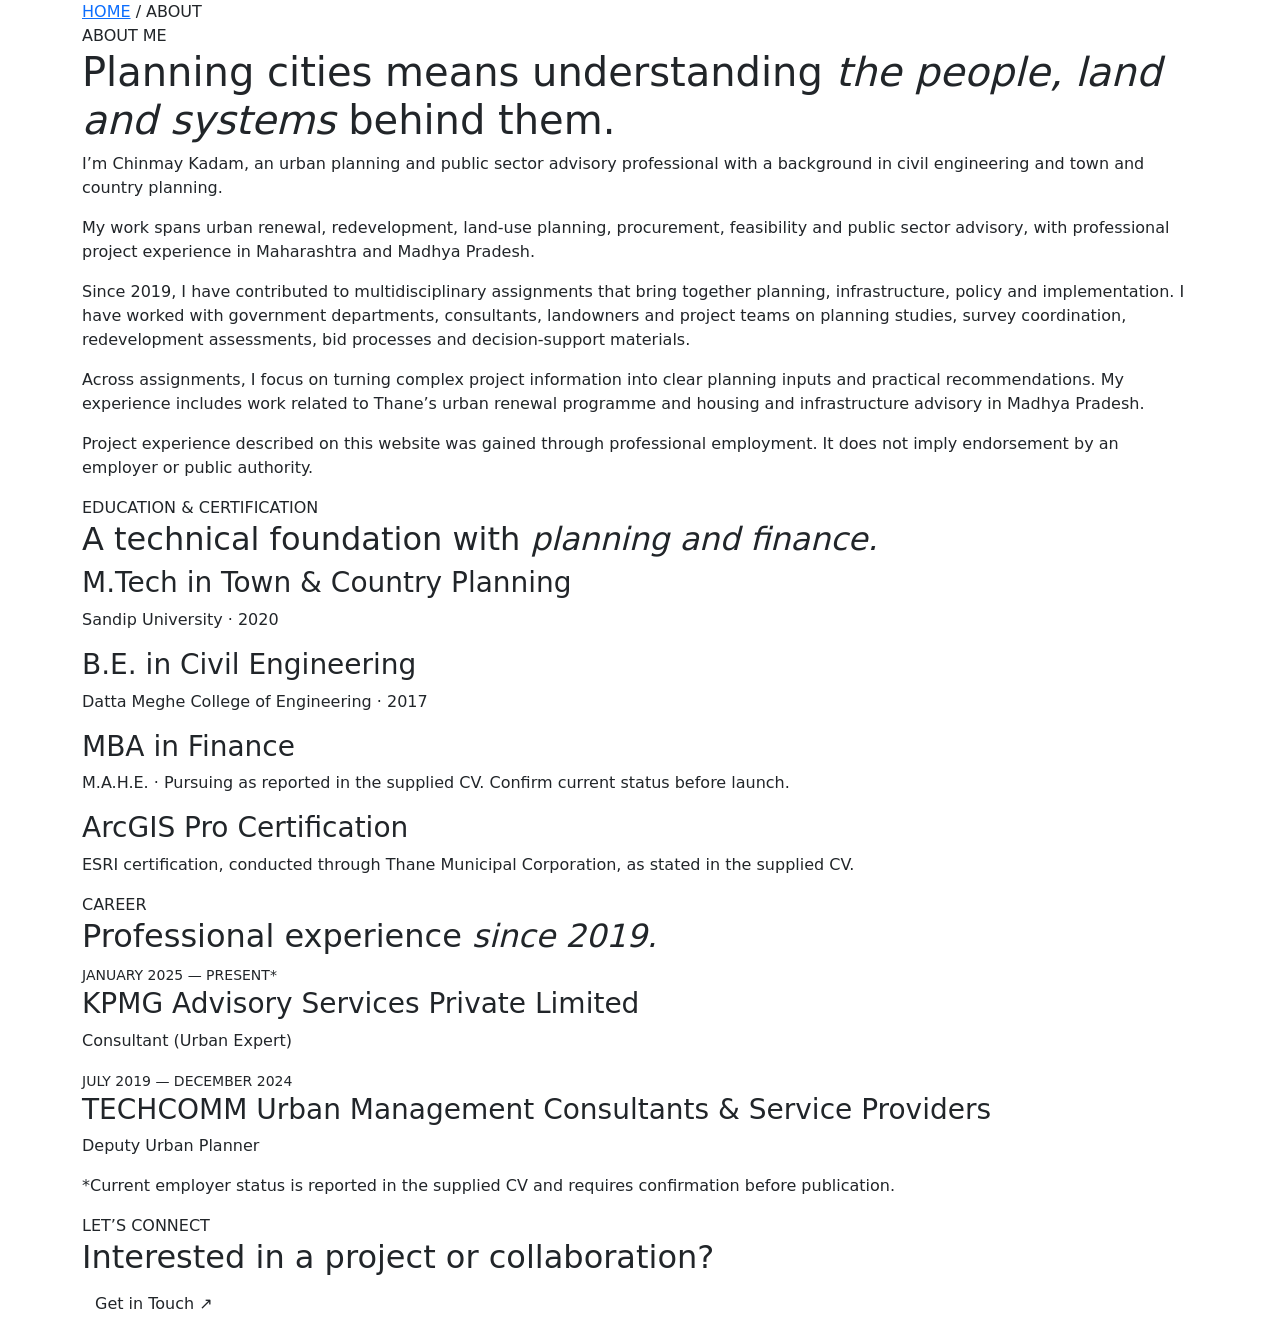
==== about.html @ 2afbb066 "Add files via upload" ====
<!doctype html><html lang="en"><head><meta charset="utf-8"><meta name="viewport" content="width=device-width,initial-scale=1"><title>About Chinmay Kadam | Urban Planning Professional</title><meta name="description" content="Learn about Chinmay Kadam’s background in civil engineering, town planning and public sector advisory."><link rel="preconnect" href="https://fonts.googleapis.com"><link rel="preconnect" href="https://fonts.gstatic.com" crossorigin><link href="https://fonts.googleapis.com/css2?family=DM+Sans:wght@400;500;600;700&family=Manrope:wght@400;500;600;700;800&display=swap" rel="stylesheet"><link href="https://cdn.jsdelivr.net/npm/bootstrap@5.3.3/dist/css/bootstrap.min.css" rel="stylesheet"><link rel="stylesheet" href="assets/css/site.css"></head><body><div data-header></div><main id="main"><section class="page-hero"><div class="container"><div class="breadcrumbs"><a href="index.html">HOME</a> / ABOUT</div><div class="section-kicker">ABOUT ME</div><h1>Planning cities means understanding <em>the people, land and systems</em> behind them.</h1><p>I’m Chinmay Kadam, an urban planning and public sector advisory professional with a background in civil engineering and town and country planning.</p></div></section><section class="content-section"><div class="container"><div class="content-narrow"><p class="lead-copy">My work spans urban renewal, redevelopment, land-use planning, procurement, feasibility and public sector advisory, with professional project experience in Maharashtra and Madhya Pradesh.</p><p class="body-copy">Since 2019, I have contributed to multidisciplinary assignments that bring together planning, infrastructure, policy and implementation. I have worked with government departments, consultants, landowners and project teams on planning studies, survey coordination, redevelopment assessments, bid processes and decision-support materials.</p><p class="body-copy">Across assignments, I focus on turning complex project information into clear planning inputs and practical recommendations. My experience includes work related to Thane’s urban renewal programme and housing and infrastructure advisory in Madhya Pradesh.</p><p class="fine-print">Project experience described on this website was gained through professional employment. It does not imply endorsement by an employer or public authority.</p></div></div></section><section class="soft-bg content-section" id="education"><div class="container"><div class="section-head"><div><div class="section-kicker">EDUCATION &amp; CERTIFICATION</div><h2>A technical foundation with <em>planning and finance.</em></h2></div></div><div class="info-grid"><article class="info-card"><h3>M.Tech in Town &amp; Country Planning</h3><p>Sandip University · 2020</p></article><article class="info-card"><h3>B.E. in Civil Engineering</h3><p>Datta Meghe College of Engineering · 2017</p></article><article class="info-card"><h3>MBA in Finance</h3><p>M.A.H.E. · Pursuing as reported in the supplied CV. Confirm current status before launch.</p></article><article class="info-card"><h3>ArcGIS Pro Certification</h3><p>ESRI certification, conducted through Thane Municipal Corporation, as stated in the supplied CV.</p></article></div></div></section><section class="content-section"><div class="container"><div class="section-head"><div><div class="section-kicker">CAREER</div><h2>Professional experience <em>since 2019.</em></h2></div></div><div class="timeline"><article class="timeline-item"><small>JANUARY 2025 — PRESENT*</small><h3>KPMG Advisory Services Private Limited</h3><p>Consultant (Urban Expert)</p></article><article class="timeline-item"><small>JULY 2019 — DECEMBER 2024</small><h3>TECHCOMM Urban Management Consultants &amp; Service Providers</h3><p>Deputy Urban Planner</p></article></div><p class="fine-print">*Current employer status is reported in the supplied CV and requires confirmation before publication.</p></div></section><section class="closing-cta"><div class="container cta-inner"><div><div class="section-kicker">LET’S CONNECT</div><h2>Interested in a project or collaboration?</h2></div><a class="btn btn-light-custom" href="contact.html">Get in Touch ↗</a></div></section></main><div data-footer></div><script src="assets/js/site.js" defer></script></body></html>
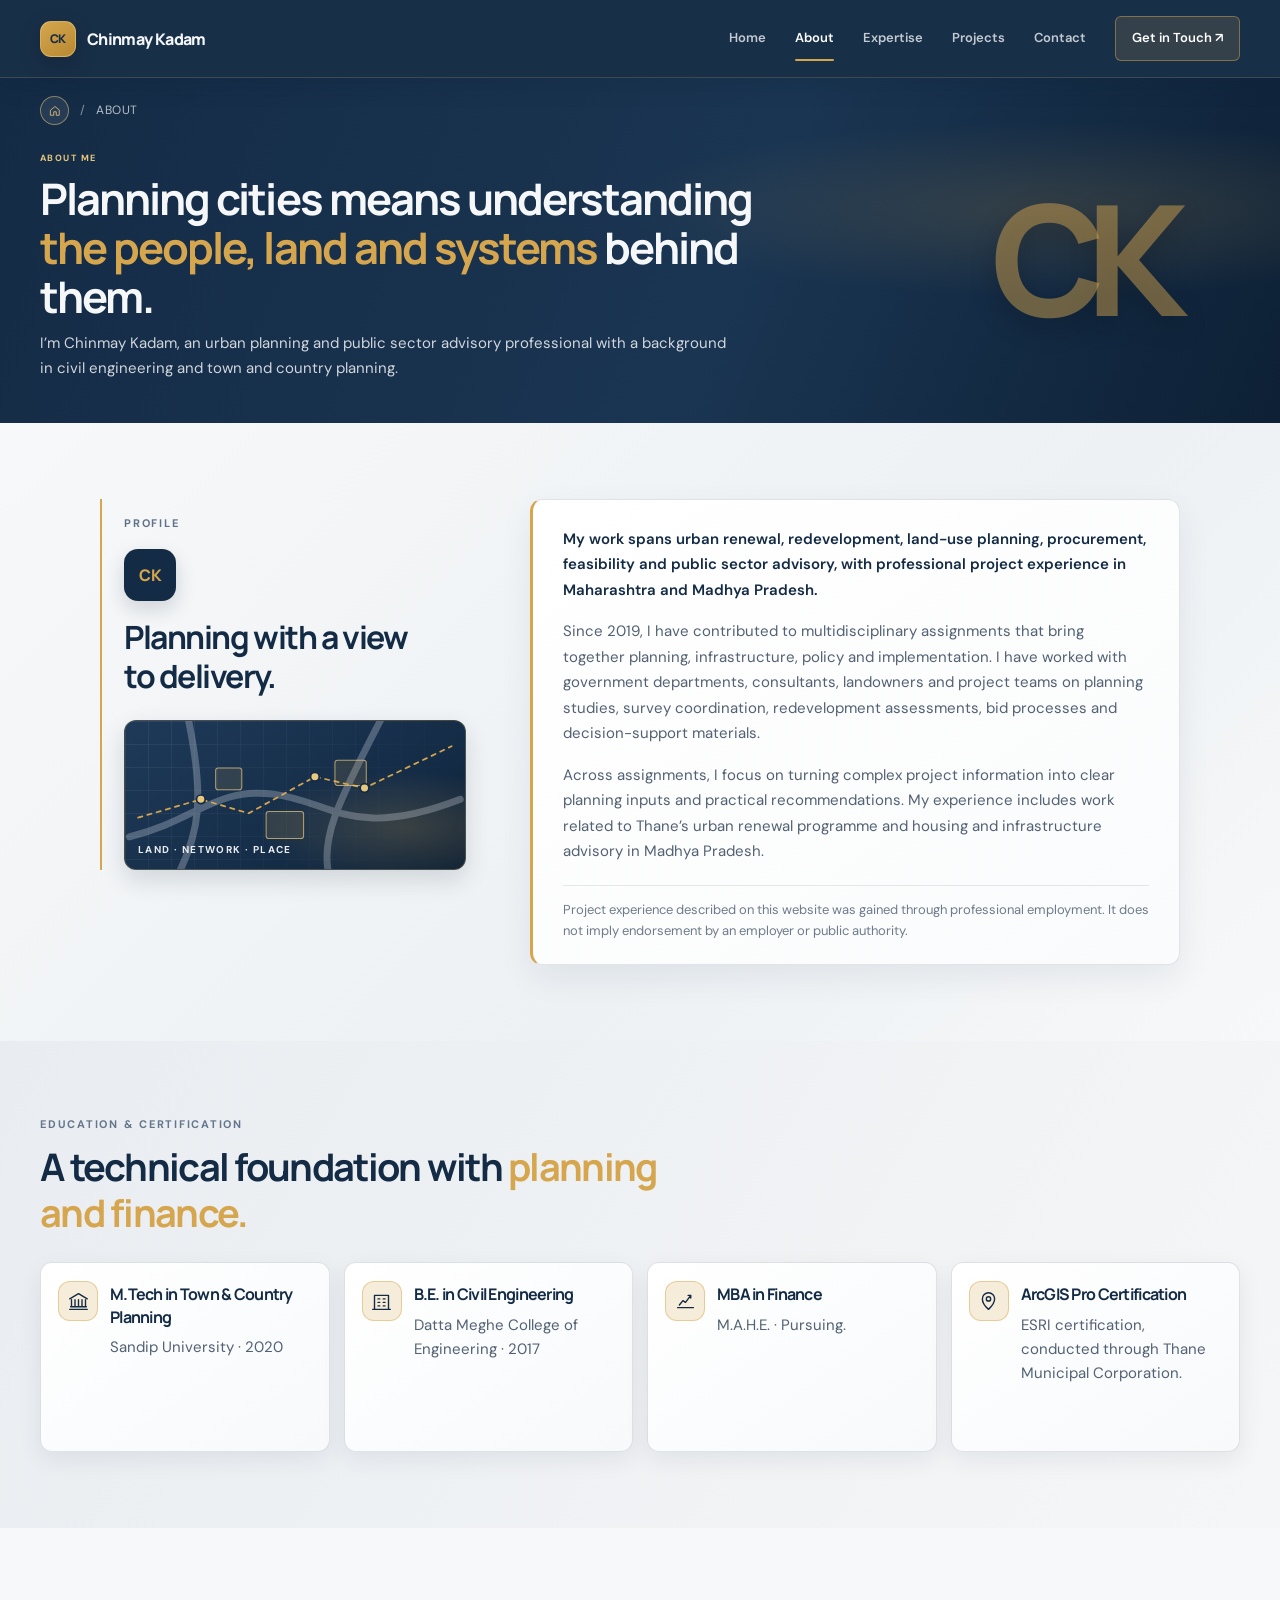
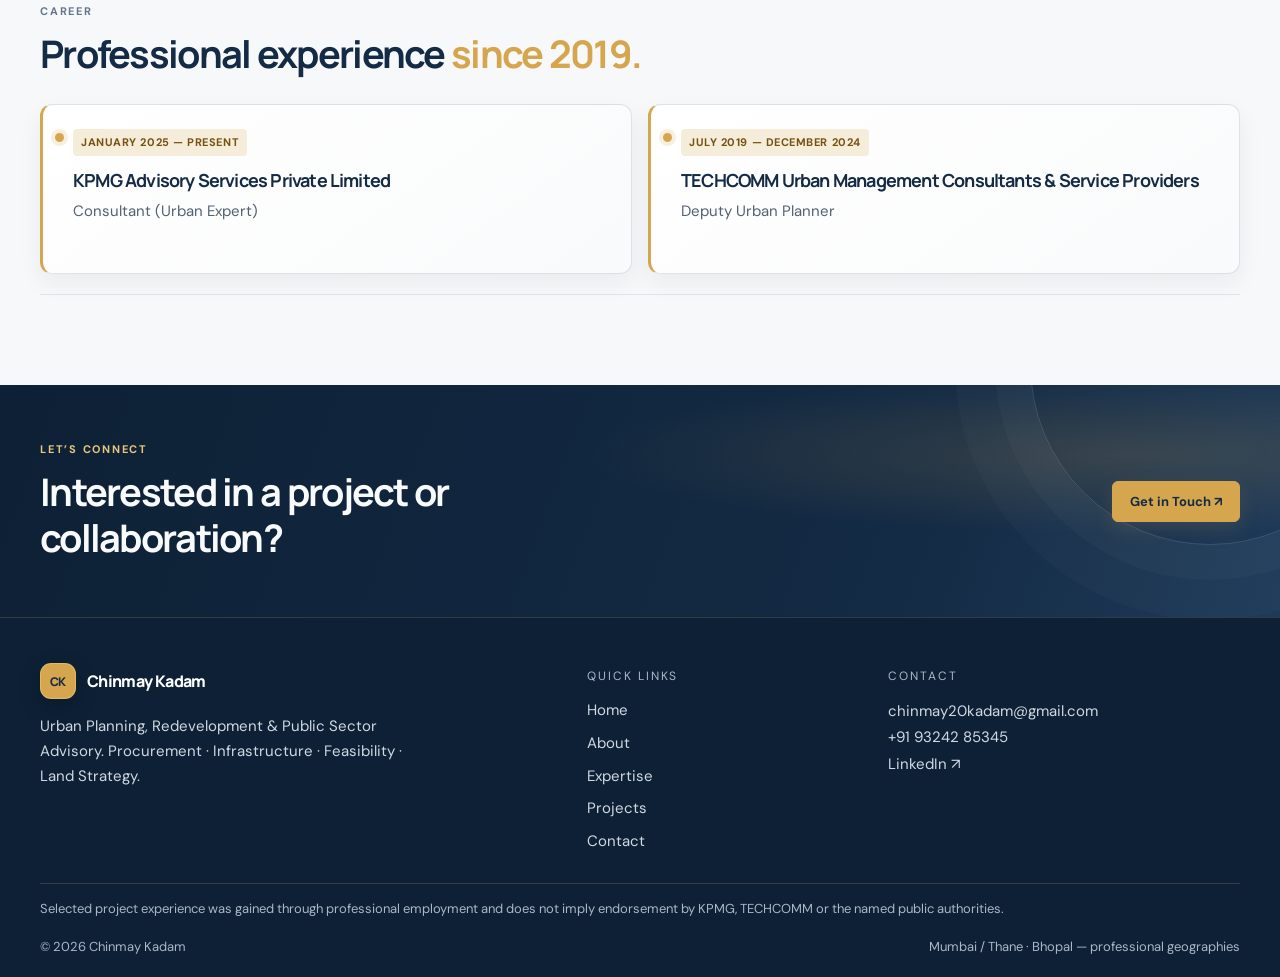
==== commit 82694bb9: "second commit" ====
--- a/about.html
+++ b/about.html
@@ -1 +1 @@
-<!doctype html><html lang="en"><head><meta charset="utf-8"><meta name="viewport" content="width=device-width,initial-scale=1"><title>About Chinmay Kadam | Urban Planning Professional</title><meta name="description" content="Learn about Chinmay Kadam’s background in civil engineering, town planning and public sector advisory."><link rel="preconnect" href="https://fonts.googleapis.com"><link rel="preconnect" href="https://fonts.gstatic.com" crossorigin><link href="https://fonts.googleapis.com/css2?family=DM+Sans:wght@400;500;600;700&family=Manrope:wght@400;500;600;700;800&display=swap" rel="stylesheet"><link href="https://cdn.jsdelivr.net/npm/bootstrap@5.3.3/dist/css/bootstrap.min.css" rel="stylesheet"><link rel="stylesheet" href="assets/css/site.css"></head><body><div data-header></div><main id="main"><section class="page-hero"><div class="container"><div class="breadcrumbs"><a href="index.html">HOME</a> / ABOUT</div><div class="section-kicker">ABOUT ME</div><h1>Planning cities means understanding <em>the people, land and systems</em> behind them.</h1><p>I’m Chinmay Kadam, an urban planning and public sector advisory professional with a background in civil engineering and town and country planning.</p></div></section><section class="content-section"><div class="container"><div class="content-narrow"><p class="lead-copy">My work spans urban renewal, redevelopment, land-use planning, procurement, feasibility and public sector advisory, with professional project experience in Maharashtra and Madhya Pradesh.</p><p class="body-copy">Since 2019, I have contributed to multidisciplinary assignments that bring together planning, infrastructure, policy and implementation. I have worked with government departments, consultants, landowners and project teams on planning studies, survey coordination, redevelopment assessments, bid processes and decision-support materials.</p><p class="body-copy">Across assignments, I focus on turning complex project information into clear planning inputs and practical recommendations. My experience includes work related to Thane’s urban renewal programme and housing and infrastructure advisory in Madhya Pradesh.</p><p class="fine-print">Project experience described on this website was gained through professional employment. It does not imply endorsement by an employer or public authority.</p></div></div></section><section class="soft-bg content-section" id="education"><div class="container"><div class="section-head"><div><div class="section-kicker">EDUCATION &amp; CERTIFICATION</div><h2>A technical foundation with <em>planning and finance.</em></h2></div></div><div class="info-grid"><article class="info-card"><h3>M.Tech in Town &amp; Country Planning</h3><p>Sandip University · 2020</p></article><article class="info-card"><h3>B.E. in Civil Engineering</h3><p>Datta Meghe College of Engineering · 2017</p></article><article class="info-card"><h3>MBA in Finance</h3><p>M.A.H.E. · Pursuing as reported in the supplied CV. Confirm current status before launch.</p></article><article class="info-card"><h3>ArcGIS Pro Certification</h3><p>ESRI certification, conducted through Thane Municipal Corporation, as stated in the supplied CV.</p></article></div></div></section><section class="content-section"><div class="container"><div class="section-head"><div><div class="section-kicker">CAREER</div><h2>Professional experience <em>since 2019.</em></h2></div></div><div class="timeline"><article class="timeline-item"><small>JANUARY 2025 — PRESENT*</small><h3>KPMG Advisory Services Private Limited</h3><p>Consultant (Urban Expert)</p></article><article class="timeline-item"><small>JULY 2019 — DECEMBER 2024</small><h3>TECHCOMM Urban Management Consultants &amp; Service Providers</h3><p>Deputy Urban Planner</p></article></div><p class="fine-print">*Current employer status is reported in the supplied CV and requires confirmation before publication.</p></div></section><section class="closing-cta"><div class="container cta-inner"><div><div class="section-kicker">LET’S CONNECT</div><h2>Interested in a project or collaboration?</h2></div><a class="btn btn-light-custom" href="contact.html">Get in Touch ↗</a></div></section></main><div data-footer></div><script src="assets/js/site.js" defer></script></body></html>
+<!doctype html><html lang="en"><head><meta charset="utf-8"><meta name="viewport" content="width=device-width,initial-scale=1"><title>About Chinmay Kadam | Urban Planning Professional</title><meta name="description" content="Learn about Chinmay Kadam’s background in civil engineering, town planning and public sector advisory."><link rel="preconnect" href="https://fonts.googleapis.com"><link rel="preconnect" href="https://fonts.gstatic.com" crossorigin><link href="https://fonts.googleapis.com/css2?family=DM+Sans:wght@400;500;600;700&family=Manrope:wght@400;500;600;700;800&display=swap" rel="stylesheet"><link href="https://cdn.jsdelivr.net/npm/bootstrap@5.3.3/dist/css/bootstrap.min.css" rel="stylesheet"><link rel="stylesheet" href="assets/css/site.css"></head><body class="about-page"><div data-header></div><main id="main"><section class="page-hero"><div class="container"><div class="breadcrumbs"><a href="index.html">HOME</a> / ABOUT</div><div class="section-kicker">ABOUT ME</div><h1>Planning cities means understanding <em>the people, land and systems</em> behind them.</h1><p>I’m Chinmay Kadam, an urban planning and public sector advisory professional with a background in civil engineering and town and country planning.</p></div></section><section class="content-section about-intro"><div class="container"><div class="about-story-grid"><div class="about-story-aside"><div class="section-kicker">PROFILE</div><span class="about-profile-mark" aria-hidden="true">CK</span><h2>Planning with a view to delivery.</h2><div class="about-planning-visual" aria-hidden="true"><svg viewBox="0 0 360 170" role="presentation"><path class="map-road" d="M-10 133C65 115 88 76 155 84s91 54 215 6M44 180c27-52 32-92 14-180M220 180c-12-42 8-84 58-180"/><path class="map-route" d="M0 111 72 90l55 16 76-42 57 13 100-48"/><rect x="89" y="54" width="30" height="25" rx="3"/><rect x="147" y="104" width="43" height="31" rx="3"/><rect x="226" y="45" width="36" height="29" rx="3"/><circle cx="72" cy="90" r="5"/><circle cx="203" cy="64" r="5"/><circle cx="260" cy="77" r="5"/></svg><span class="planning-visual-label">LAND · NETWORK · PLACE</span></div></div><div class="about-story-copy"><p class="lead-copy">My work spans urban renewal, redevelopment, land-use planning, procurement, feasibility and public sector advisory, with professional project experience in Maharashtra and Madhya Pradesh.</p><p class="body-copy">Since 2019, I have contributed to multidisciplinary assignments that bring together planning, infrastructure, policy and implementation. I have worked with government departments, consultants, landowners and project teams on planning studies, survey coordination, redevelopment assessments, bid processes and decision-support materials.</p><p class="body-copy">Across assignments, I focus on turning complex project information into clear planning inputs and practical recommendations. My experience includes work related to Thane’s urban renewal programme and housing and infrastructure advisory in Madhya Pradesh.</p><p class="fine-print">Project experience described on this website was gained through professional employment. It does not imply endorsement by an employer or public authority.</p></div></div></section><section class="soft-bg content-section about-education" id="education"><div class="container"><div class="section-head"><div><div class="section-kicker">EDUCATION &amp; CERTIFICATION</div><h2>A technical foundation with <em>planning and finance.</em></h2></div></div><div class="info-grid"><article class="info-card about-info-card"><span class="about-info-icon" aria-hidden="true"><svg viewBox="0 0 24 24"><path d="m2 9 10-6 10 6M4 10v8m4-8v8m4-8v8m4-8v8m4-8v8M2 21h20M3 18h18"/></svg></span><h3>M.Tech in Town &amp; Country Planning</h3><p>Sandip University · 2020</p></article><article class="info-card about-info-card"><span class="about-info-icon" aria-hidden="true"><svg viewBox="0 0 24 24"><path d="M4 21V5h16v16M8 9h2m4 0h2M8 13h2m4 0h2M8 17h2m4 0h2M2 21h20"/></svg></span><h3>B.E. in Civil Engineering</h3><p>Datta Meghe College of Engineering · 2017</p></article><article class="info-card about-info-card"><span class="about-info-icon" aria-hidden="true"><svg viewBox="0 0 24 24"><path d="M3 19h18M5 16l4-5 3 2 6-8M15 5h3v3"/></svg></span><h3>MBA in Finance</h3><p>M.A.H.E. · Pursuing.</p></article><article class="info-card about-info-card"><span class="about-info-icon" aria-hidden="true"><svg viewBox="0 0 24 24"><path d="M12 21s7-6.2 7-12a7 7 0 1 0-14 0c0 5.8 7 12 7 12Z"/><circle cx="12" cy="9" r="2.5"/></svg></span><h3>ArcGIS Pro Certification</h3><p>ESRI certification, conducted through Thane Municipal Corporation.</p></article></div></div></section><section class="content-section about-career"><div class="container"><div class="section-head"><div><div class="section-kicker">CAREER</div><h2>Professional experience <em>since 2019.</em></h2></div></div><div class="timeline"><article class="timeline-item"><small>JANUARY 2025 — PRESENT</small><h3>KPMG Advisory Services Private Limited</h3><p>Consultant (Urban Expert)</p></article><article class="timeline-item"><small>JULY 2019 — DECEMBER 2024</small><h3>TECHCOMM Urban Management Consultants &amp; Service Providers</h3><p>Deputy Urban Planner</p></article></div><p class="fine-print"></p></div></section><section class="closing-cta about-cta"><div class="container cta-inner"><div><div class="section-kicker">LET’S CONNECT</div><h2>Interested in a project or collaboration?</h2></div><a class="btn btn-light-custom" href="contact.html">Get in Touch ↗</a></div></section></main><div data-footer></div><script src="assets/js/site.js" defer></script></body></html>
--- a/assets/css/site.css
+++ b/assets/css/site.css
@@ -0,0 +1,614 @@
+:root{--bg:#080d19;--bg-soft:#0d1424;--panel:#111a2d;--panel-raised:#15213a;--panel-light:#1a2947;--ink:#eef3ff;--copy:#a4b0c5;--muted:#73819b;--line:rgba(180,198,232,.14);--blue:#6d8cff;--blue-bright:#8ba5ff;--amber:#ffb86b;--heading:'Manrope',sans-serif;--body:'DM Sans',sans-serif;--shadow:0 20px 55px rgba(0,0,0,.28)}
+*{box-sizing:border-box}html{scroll-behavior:smooth;scroll-padding-top:92px}body{margin:0;background:var(--bg);color:var(--copy);font:15px/1.7 var(--body);overflow-x:hidden}a{color:inherit;text-decoration:none;transition:color .2s ease}a:hover{color:var(--blue-bright)}button,input,select,textarea{font:inherit}.container{width:min(1200px,calc(100% - 48px));max-width:1200px;padding:0}.site-header{height:78px;position:sticky;top:0;z-index:50;background:rgba(8,13,25,.82);border-bottom:1px solid var(--line);backdrop-filter:blur(16px)}.nav-shell{height:100%;display:flex;align-items:center;justify-content:space-between}.brand{display:inline-flex;align-items:center;gap:11px;color:var(--ink);font:800 16px var(--heading);letter-spacing:-.04em}.brand:hover{color:#fff}.brand-mark{width:36px;height:36px;display:grid;place-items:center;border:1px solid rgba(139,165,255,.35);border-radius:11px;background:linear-gradient(145deg,#263c78,#111a2d);color:#fff;font-size:12px;box-shadow:0 7px 22px rgba(76,105,200,.22)}.nav-links{display:flex;align-items:center;gap:29px}.nav-links a{position:relative;color:#aab6ca;font-size:12px;font-weight:600}.nav-links a:hover,.nav-links a.active{color:#fff}.nav-links a.active:after{content:'';position:absolute;height:2px;left:0;right:0;bottom:-11px;border-radius:2px;background:var(--amber)}.nav-cta{padding:10px 16px;border:1px solid rgba(139,165,255,.3);border-radius:6px;background:rgba(109,140,255,.11);color:#e8edff!important}.nav-cta:hover{background:var(--blue);border-color:var(--blue);color:#fff!important}.menu-toggle{display:none;padding:8px 12px;border:1px solid var(--line);border-radius:6px;background:var(--panel);color:var(--ink);font-weight:700}.skip-link{position:absolute;left:-9999px;top:0;background:#fff;padding:10px;z-index:100}.skip-link:focus{left:10px;top:10px;color:#111}
+h1,h2,h3{font-family:var(--heading);color:var(--ink);letter-spacing:-.045em}h1{font-size:clamp(40px,5vw,66px);font-weight:700;line-height:1.08;max-width:720px;margin:0 0 21px}h1 em,h2 em{font-style:normal;color:var(--blue-bright)}h2{font-size:clamp(29px,3vw,41px);font-weight:700;line-height:1.2;margin:0}h3{font-size:17px;font-weight:700;line-height:1.35}.hero-wrap{position:relative;overflow:hidden;background:radial-gradient(ellipse at 83% 27%,rgba(58,83,161,.22),transparent 32%),linear-gradient(115deg,#0b1120,#0a1020 56%,#10162a)}.hero-wrap:after{position:absolute;inset:0;content:'';pointer-events:none;opacity:.12;background-image:linear-gradient(rgba(145,163,204,.13) 1px,transparent 1px),linear-gradient(90deg,rgba(145,163,204,.13) 1px,transparent 1px);background-size:64px 64px;mask-image:linear-gradient(90deg,transparent 18%,#000 100%)}.hero-grid{position:relative;z-index:1;min-height:585px;display:grid;grid-template-columns:1.08fr .92fr;gap:55px;align-items:center;padding-top:50px;padding-bottom:57px}.hero-copy{animation:rise-in .75s both}.eyebrow,.section-kicker{font-size:10px;letter-spacing:.16em;font-weight:700;color:#99a9c5}.eyebrow{display:flex;align-items:center;gap:10px;margin-bottom:20px}.eyebrow span{height:2px;width:27px;border-radius:2px;background:var(--amber)}.hero-lede{max-width:580px;font-size:15px;line-height:1.85;color:#aab6ca;margin:0 0 25px}.button-row{display:flex;align-items:center;gap:11px;flex-wrap:wrap}.btn{border-radius:6px;padding:11px 17px;font:700 12px var(--body);transition:transform .22s ease,box-shadow .22s ease,background .22s ease,border-color .22s ease}.btn:hover{transform:translateY(-3px)}.btn-primary-custom{background:linear-gradient(110deg,#4267dc,#6687ff);color:#fff;border:1px solid #6687ff;box-shadow:0 8px 22px rgba(70,103,220,.25)}.btn-primary-custom:hover{background:linear-gradient(110deg,#597ced,#829cff);color:#fff;box-shadow:0 12px 28px rgba(70,103,220,.36)}.btn-primary-custom span{padding-left:13px}.btn-outline-custom{border:1px solid rgba(190,204,231,.25);color:#dce5f7;background:rgba(255,255,255,.025)}.btn-outline-custom:hover{border-color:var(--amber);color:#fff;background:rgba(255,184,107,.08)}.btn-light-custom{background:var(--amber);color:#172039;border:1px solid var(--amber);box-shadow:0 8px 20px rgba(255,184,107,.12)}.btn-light-custom:hover{background:#ffd09c;color:#172039}.btn-ghost-light{border:1px solid rgba(255,255,255,.28);color:white}.btn-ghost-light:hover{border-color:#fff;color:#fff;background:rgba(255,255,255,.08)}.hero-note{margin:21px 0 0;color:#71809a;font-size:10px;letter-spacing:.04em}.city-art{height:400px;position:relative;overflow:hidden;border-radius:18px;border:1px solid rgba(183,201,239,.2);background:radial-gradient(circle at 72% 22%,rgba(255,184,107,.18),transparent 21%),linear-gradient(140deg,#17284c,#111c33 64%,#26335a);box-shadow:0 27px 70px rgba(0,0,0,.32);animation:rise-in .85s .12s both}.city-art:before{content:'';position:absolute;inset:18px;border:1px solid rgba(170,191,235,.1);border-radius:11px;pointer-events:none}.art-top{position:absolute;top:25px;left:27px;right:27px;display:flex;justify-content:space-between;color:#9baac5;font-size:8px;letter-spacing:.14em}.skyline{position:absolute;bottom:78px;left:35px;right:32px;height:210px;display:flex;gap:8px;align-items:flex-end;transform:skewY(-5deg)}.skyline i{display:block;flex:1;position:relative;background:#1d3159;box-shadow:inset 8px 0 rgba(255,255,255,.035)}.skyline i:after{content:'';position:absolute;inset:12px 7px;background:repeating-linear-gradient(0deg,transparent 0 13px,rgba(193,208,240,.42) 13px 15px),repeating-linear-gradient(90deg,transparent 0 9px,rgba(193,208,240,.42) 9px 11px)}.skyline i:nth-child(1){height:36%}.skyline i:nth-child(2){height:52%}.skyline i:nth-child(3){height:67%;background:#526fc7}.skyline i:nth-child(4){height:48%}.skyline i:nth-child(5){height:88%;background:#1a2748}.skyline i:nth-child(6){height:63%}.skyline i:nth-child(7){height:72%;background:#765b72}.skyline i:nth-child(8){height:46%}.skyline i:nth-child(9){height:58%}.skyline i:nth-child(10){height:33%}.road{height:30px;position:absolute;bottom:53px;left:0;right:0;background:#293959;transform:skewY(-5deg)}.road:after{content:'';position:absolute;left:0;right:0;top:14px;border-top:1px dashed rgba(238,243,255,.32)}.art-caption{position:absolute;bottom:0;height:58px;left:0;right:0;background:rgba(12,20,37,.92);border-top:1px solid rgba(180,198,232,.13);display:flex;align-items:center;padding:0 21px;gap:11px}.art-mark{width:34px;height:34px;display:grid;place-items:center;border-radius:9px;background:#243866;color:#a9bdff;font:800 12px var(--heading)}.art-caption strong,.art-caption small{display:block}.art-caption strong{font:700 11px var(--heading);color:#f2f5ff}.art-caption small{font-size:9px;color:#8998b2}.art-arrow{margin-left:auto;color:var(--amber)}.art-orbit{position:absolute;width:380px;height:380px;border:1px solid rgba(128,153,226,.18);border-radius:50%;top:20px;right:-155px;animation:orbit-drift 18s linear infinite}
+.metrics-section{padding:29px 0 25px;background:#0d1424;border-top:1px solid var(--line);border-bottom:1px solid var(--line)}.metrics-grid{display:grid;grid-template-columns:repeat(4,1fr);margin-top:11px}.metrics-grid article{padding:8px 22px 0 0;border-right:1px solid var(--line);margin-right:22px}.metrics-grid article:last-child{border:0;margin:0}.metrics-grid strong{font:800 29px var(--heading);color:#f0f4ff;letter-spacing:-.06em}.metrics-grid strong span{font-size:14px;color:var(--amber);letter-spacing:0}.metrics-grid p{max-width:220px;font-size:11px;line-height:1.55;color:#96a4bb;margin:4px 0 0}.fine-print{font-size:10px;color:#73819b;line-height:1.55;margin:16px 0 0}.section-pad{padding:78px 0}.soft-bg{background:linear-gradient(110deg,#0c1322,#10182a)}.section-head{display:flex;align-items:end;justify-content:space-between;gap:24px;margin-bottom:27px}.section-kicker{margin-bottom:11px;color:#8293b1}.text-link{font-weight:700;font-size:11px;color:#a9bcff;white-space:nowrap}.text-link span{padding-left:8px}.expertise-grid{display:grid;grid-template-columns:repeat(3,1fr);gap:12px}.expertise-card,.project-card,.info-card,.detail-main section,.expertise-detail{background:linear-gradient(145deg,rgba(21,32,54,.98),rgba(15,23,40,.98));border:1px solid var(--line);border-radius:11px;box-shadow:0 8px 25px rgba(0,0,0,.13);transition:transform .25s ease,border-color .25s ease,box-shadow .25s ease,background .25s ease}.expertise-card{position:relative;min-height:172px;padding:19px 20px;overflow:hidden}.expertise-card:after,.project-card:after,.info-card:after{content:'';position:absolute;inset:0;pointer-events:none;opacity:0;border-radius:inherit;background:radial-gradient(ellipse at 10% 0%,rgba(109,140,255,.14),transparent 48%);transition:opacity .3s ease}.expertise-card:hover,.project-card:hover,.info-card:hover,.expertise-detail:hover,.detail-main section:hover{transform:translateY(-5px);border-color:rgba(126,155,255,.46);box-shadow:0 17px 42px rgba(0,0,0,.3),0 0 28px rgba(85,115,220,.09)}.expertise-card:hover:after,.project-card:hover:after,.info-card:hover:after{opacity:1}.icon-box{height:34px;width:34px;display:grid;place-items:center;border:1px solid rgba(145,167,240,.2);border-radius:9px;background:#1b2a4a;color:#a9bcff;font:700 17px var(--heading);margin-bottom:14px;transition:transform .25s ease,background .25s ease,color .25s ease}.expertise-card:hover .icon-box{transform:translateY(-2px) rotate(-5deg);background:#273c71;color:#fff}.expertise-card h3{font-size:14px;margin:0 0 6px}.expertise-card p{font-size:11px;line-height:1.6;color:#98a6bc;margin:0 0 12px}.card-link{font-size:10px;font-weight:700;color:#a9bcff}.project-grid{display:grid;grid-template-columns:repeat(3,1fr);gap:16px}.project-card{position:relative;overflow:hidden}.project-visual{height:147px;position:relative;overflow:hidden;padding:15px 16px;color:#dae3f7;font-size:8px;letter-spacing:.13em}.visual-thane{background:linear-gradient(135deg,#15264b,#3958a5 76%,#5e6c9a)}.visual-mp{background:linear-gradient(135deg,#27385f,#4a5677 65%,#5c5267)}.visual-proc{background:linear-gradient(135deg,#162447,#344b86 68%,#735a70)}.mini-city{position:absolute;bottom:-8px;left:15%;right:10%;height:100px;background:linear-gradient(90deg,#39518f 0 14%,#283e76 14% 25%,#506bd0 25% 41%,#17264b 41% 57%,#7086d9 57% 75%,#304b92 75%);clip-path:polygon(0 35%,12% 35%,12% 4%,24% 4%,24% 42%,34% 42%,34% 18%,48% 18%,48% 0,61% 0,61% 31%,74% 31%,74% 9%,88% 9%,88% 43%,100% 43%,100% 100%,0 100%)}.contour-lines{position:absolute;inset:16px;background:repeating-radial-gradient(ellipse at 60% 50%,transparent 0 20px,rgba(182,199,247,.28) 21px 22px,transparent 23px 37px)}.proc-shape{position:absolute;bottom:-50px;right:30px;display:flex;gap:9px;align-items:end;transform:skewY(-14deg)}.proc-shape i{width:50px;height:106px;border:1px solid rgba(214,226,255,.48);background:rgba(18,32,60,.55)}.proc-shape i:nth-child(2){height:137px}.proc-shape i:nth-child(3){height:86px}.project-body{position:relative;z-index:1;padding:16px 17px 17px}.project-meta{display:flex;justify-content:space-between;gap:8px;font-size:8px;letter-spacing:.09em;color:#a9bcff;font-weight:700;margin-bottom:8px}.project-meta span{color:#8592a9;font-weight:500;white-space:nowrap}.project-body h3{font-size:15px;margin:0 0 7px}.project-body p{font-size:11px;color:#98a6bc;line-height:1.6;min-height:50px;margin:0 0 11px}.tag-row{display:flex;gap:5px;flex-wrap:wrap;margin-bottom:13px}.tag-row span{padding:3px 7px;border:1px solid rgba(165,185,236,.14);border-radius:4px;background:#17233b;color:#aab9d8;font-size:8px}.approach-layout{display:grid;grid-template-columns:.85fr 1.15fr;gap:84px}.approach-layout h2{max-width:370px}.muted-copy{max-width:350px;color:#8b99af;font-size:12px;margin-top:14px}.approach-list{list-style:none;margin:0;padding:0;position:relative}.approach-list:before{content:'';position:absolute;left:16px;top:8px;bottom:18px;width:1px;background:linear-gradient(var(--blue),rgba(109,140,255,.08))}.approach-list li{position:relative;display:flex;gap:16px;padding:12px 12px;border-bottom:1px solid var(--line);transition:background .2s ease,transform .2s ease,border-radius .2s ease}.approach-list li:hover{background:rgba(100,126,204,.07);border-radius:8px;transform:translateX(4px)}.approach-list li>span{position:relative;z-index:1;width:34px;height:28px;display:grid;place-items:center;flex:0 0 34px;border:1px solid rgba(141,164,236,.3);border-radius:8px;background:#111a2d;color:#a9bcff;font:700 9px var(--heading)}.approach-list strong{font:700 12px var(--heading);color:#e5ebf9}.approach-list p{font-size:10px;color:#8795ac;margin:2px 0 0}.career-strip{padding:54px 0;background:#0d1424;border-top:1px solid var(--line);border-bottom:1px solid var(--line)}.career-inner{display:grid;grid-template-columns:1.05fr 1fr 1.2fr auto;gap:20px;align-items:center}.career-inner h2{font-size:24px}.career-item{display:flex;gap:11px;align-items:flex-start;padding:12px;border:1px solid transparent;border-radius:10px;transition:background .22s ease,border-color .22s ease,transform .22s ease}.career-item:hover{background:#121e34;border-color:var(--line);transform:translateY(-3px)}.career-dot{width:8px;height:8px;flex:0 0 8px;border-radius:50%;background:var(--amber);margin:7px 2px 0;box-shadow:0 0 0 4px rgba(255,184,107,.12)}.career-item small{display:block;font-size:8px;color:#8897ae;letter-spacing:.12em}.career-item strong{display:block;color:#e6ecfa;font:700 11px/1.5 var(--heading);margin:5px 0}.career-item p{font-size:10px;color:#91a0b6;margin:0}.closing-cta{position:relative;overflow:hidden;background:radial-gradient(ellipse at 90% 50%,rgba(109,140,255,.18),transparent 35%),linear-gradient(110deg,#18264a,#243969);color:#fff;padding:57px 0}.closing-cta:after{content:'';position:absolute;width:360px;height:360px;right:-110px;top:-200px;border:1px solid rgba(255,255,255,.14);border-radius:50%;box-shadow:0 0 0 35px rgba(255,255,255,.025),0 0 0 75px rgba(255,255,255,.018)}.cta-inner{position:relative;z-index:1;display:flex;align-items:center;justify-content:space-between;gap:30px}.closing-cta .section-kicker{color:#b6c5f2}.closing-cta h2{font-size:30px;color:#f6f8ff}.site-footer{background:#070b14;color:#cbd5e7;padding:45px 0 20px;border-top:1px solid var(--line)}.footer-grid{display:grid;grid-template-columns:1.4fr .7fr 1fr;gap:55px;padding-bottom:29px}.footer-brand{color:#fff}.footer-statement{font-size:11px;color:#8b99af;max-width:320px;margin:15px 0 0}.footer-title{font-size:9px;letter-spacing:.16em;color:#7686a2;margin:4px 0 13px}.footer-links{display:grid;gap:6px;font-size:11px;color:#adb9ce}.footer-links a:hover{color:var(--amber);transform:translateX(3px)}.footer-contact{font-size:11px;line-height:2.1;color:#adb9ce}.footer-note,.footer-bottom{font-size:9px;color:#71809a;line-height:1.5}.footer-note{border-top:1px solid var(--line);padding-top:15px}.footer-bottom{display:flex;justify-content:space-between;gap:20px;margin-top:17px}
+.page-hero{position:relative;overflow:hidden;background:radial-gradient(ellipse at 85% 10%,rgba(70,98,178,.22),transparent 32%),linear-gradient(115deg,#0c1323,#111a2d 78%);padding:61px 0 52px;border-bottom:1px solid var(--line)}.page-hero:after{content:'CK';position:absolute;right:max(calc((100vw - 1200px)/2),24px);top:-65px;color:rgba(162,180,224,.035);font:800 260px/.9 var(--heading);letter-spacing:-.12em;pointer-events:none}.page-hero .container{position:relative;z-index:1}.page-hero h1{font-size:clamp(36px,4vw,52px);max-width:820px}.page-hero p{font-size:13px;color:#9ba9bf;max-width:700px;margin:13px 0 0}.breadcrumbs{font-size:8px;letter-spacing:.13em;color:#8392aa;margin-bottom:14px}.breadcrumbs a{color:#a9bcff}.content-section{padding:59px 0}.content-narrow{max-width:850px}.lead-copy{font-size:17px;line-height:1.75;color:#d8e0f0}.body-copy{font-size:12px;color:#9aa8bf}.info-grid{display:grid;grid-template-columns:repeat(2,1fr);gap:12px}.info-card{position:relative;padding:18px 19px;overflow:hidden}.info-card h3{font-size:13px;margin:0 0 6px}.info-card p,.info-card li{font-size:10px;color:#9ba9bf;margin-bottom:0}.timeline{position:relative;border:0;margin-left:0;padding-left:34px}.timeline:before{content:'';position:absolute;left:8px;top:7px;bottom:25px;width:1px;background:linear-gradient(var(--blue),rgba(109,140,255,.12));transform:scaleY(0);transform-origin:top;transition:transform .85s ease}.timeline.is-visible:before{transform:scaleY(1)}.timeline-item{position:relative;padding:0 0 25px;transition:transform .22s ease}.timeline-item:hover{transform:translateX(6px)}.timeline-item:before{content:'';position:absolute;width:9px;height:9px;border-radius:50%;background:var(--amber);left:-30px;top:7px;box-shadow:0 0 0 4px rgba(255,184,107,.13);transition:transform .22s ease,box-shadow .22s ease}.timeline-item:hover:before{transform:scale(1.3);box-shadow:0 0 0 7px rgba(255,184,107,.09)}.timeline-item small{color:#8998b0;letter-spacing:.11em;font-size:8px}.timeline-item h3{font-size:14px;margin:5px 0}.timeline-item p{font-size:10px;color:#98a6bc;margin:0}.expertise-detail{position:relative;display:grid;grid-template-columns:215px 1fr;gap:35px;padding:22px 23px;margin:0 0 11px;overflow:hidden}.expertise-detail:before{content:'';position:absolute;inset:0 auto 0 0;width:2px;background:var(--amber);transform:scaleY(0);transform-origin:bottom;transition:transform .24s ease}.expertise-detail:hover:before{transform:scaleY(1)}.expertise-detail h2{font-size:19px;transition:color .2s ease}.expertise-detail:hover h2{color:var(--blue-bright)}.expertise-detail p{font-size:10px;color:#9ba9bf;margin:0 0 10px}.capability-list{display:grid;grid-template-columns:repeat(2,1fr);gap:7px 20px;list-style:none;padding:0;margin:0}.capability-list li{position:relative;padding-left:15px;font-size:10px;color:#b4bfd2}.capability-list li:before{content:'↗';position:absolute;left:0;color:var(--amber);font-size:9px}.filter-bar{display:flex;gap:7px;flex-wrap:wrap;margin:20px 0 23px}.filter-btn{border:1px solid var(--line);border-radius:20px;background:#10182a;padding:7px 12px;font:600 9px var(--body);color:#aab6ca;transition:all .2s ease}.filter-btn:hover{transform:translateY(-2px);border-color:var(--blue);color:white}.filter-btn[aria-pressed=true]{background:#2c4389;border-color:#6d8cff;color:white;box-shadow:0 5px 15px rgba(109,140,255,.16)}.detail-hero{background:radial-gradient(ellipse at 90% 15%,rgba(109,140,255,.2),transparent 32%),linear-gradient(112deg,#101a33,#1a2b52);color:#fff;padding:56px 0}.detail-hero h1{color:#f3f6ff;max-width:900px;font-size:clamp(34px,4vw,53px)}.detail-hero p{color:#b5c0d4;max-width:750px;font-size:12px}.detail-meta{display:flex;gap:22px;flex-wrap:wrap;margin-top:21px;font-size:9px;color:#b4c1d8}.detail-meta span{padding:6px 10px;border:1px solid rgba(191,207,241,.15);border-radius:30px;background:rgba(255,255,255,.035)}.detail-layout{display:grid;grid-template-columns:minmax(0,2fr) minmax(230px,.8fr);gap:29px}.detail-main section{position:relative;padding:19px 20px;margin:0 0 11px;transition:transform .23s ease,border-color .23s ease,box-shadow .23s ease}.detail-main h2{font-size:17px;margin:0 0 8px}.detail-main p,.detail-main li{font-size:10px;color:#a7b3c7}.detail-main ul{padding-left:18px;margin-bottom:0}.detail-main section:hover{transform:translateY(-3px)}.detail-aside{position:sticky;top:98px;align-self:start;background:linear-gradient(145deg,#131f38,#101827);border:1px solid var(--line);border-radius:11px;padding:18px;box-shadow:0 10px 30px rgba(0,0,0,.18);transition:transform .22s ease,border-color .22s ease,box-shadow .22s ease}.detail-aside:hover{transform:translateY(-4px);border-color:rgba(126,155,255,.4);box-shadow:var(--shadow)}.detail-aside h3{font-size:12px;color:#e6ecfa;margin:0 0 12px}.detail-aside p,.detail-aside li{font-size:9px;color:#9eabc0}.detail-aside p{margin-bottom:11px}.detail-aside strong{color:#d7e0f1}.detail-aside ul{padding-left:16px;margin-bottom:16px}.contact-layout{display:grid;grid-template-columns:.75fr 1.25fr;gap:40px}.contact-card{position:relative;overflow:hidden;background:radial-gradient(ellipse at 100% 0%,rgba(129,155,250,.22),transparent 42%),linear-gradient(145deg,#18294f,#111b31);color:#fff;padding:25px;border:1px solid rgba(161,183,240,.19);border-radius:12px;box-shadow:var(--shadow);transition:transform .25s ease,box-shadow .25s ease}.contact-card:hover{transform:translateY(-5px);box-shadow:0 25px 60px rgba(0,0,0,.35)}.contact-card h2{font-size:24px;color:#f3f6ff}.contact-card p{font-size:10px;color:#b0bdd3}.contact-method{padding:11px 0;border-top:1px solid rgba(194,208,238,.15);font-size:10px}.contact-method a{color:#e5ecfb}.contact-method a:hover{color:var(--amber)}.contact-form{display:grid;grid-template-columns:1fr 1fr;gap:13px}.form-field{display:flex;flex-direction:column;gap:5px}.form-field.full{grid-column:1/-1}.form-field label{font-size:9px;font-weight:700;color:#c7d1e3}.form-control,.form-select{border-radius:6px;border:1px solid rgba(182,198,229,.19);background:#0e1728;color:#e7edf9;padding:9px 10px;font-size:11px;min-height:39px}.form-control::placeholder{color:#74839d}.form-control:focus,.form-select:focus{border-color:var(--blue);background:#111c31;color:#fff;box-shadow:0 0 0 3px rgba(109,140,255,.15)}.form-select option{background:#10182a}.form-check-input{background-color:#10182a;border-color:#71809a}.form-check-input:checked{background-color:var(--blue);border-color:var(--blue)}textarea.form-control{min-height:105px;resize:vertical}.consent-row{display:flex;gap:8px;align-items:flex-start;font-size:9px;color:#a9b5c9}.consent-row input{margin-top:4px;accent-color:var(--blue)}.form-status{font-size:10px;padding:10px;background:#172544;color:#d8e2ff;border:1px solid rgba(109,140,255,.25);border-radius:6px;display:none}.form-status.show{display:block}.form-hint{font-size:9px;color:#77869f}.not-found{padding:110px 0;text-align:center}.not-found h1{margin:0 auto 14px}.not-found .body-copy{margin:0 auto 20px;max-width:500px}.reveal-ready{opacity:0;transform:translateY(17px);transition:opacity .58s ease,transform .58s cubic-bezier(.2,.7,.2,1);transition-delay:var(--reveal-delay,0ms)}.reveal-ready.is-visible{opacity:1;transform:translateY(0)}.hero-copy,.city-art{will-change:transform,opacity}@keyframes rise-in{from{opacity:0;transform:translateY(17px)}to{opacity:1;transform:translateY(0)}}@keyframes orbit-drift{to{transform:rotate(360deg)}}
+@media(max-width:991px){.menu-toggle{display:block}.nav-shell{position:relative}.nav-links{display:none;position:absolute;left:0;right:0;top:69px;padding:13px 18px 18px;border:1px solid var(--line);border-radius:0 0 12px 12px;background:rgba(10,16,30,.98);box-shadow:var(--shadow);align-items:stretch;gap:0;flex-direction:column}.nav-links.open{display:flex}.nav-links a{padding:10px 3px;font-size:12px}.nav-links a.active:after{display:none}.nav-cta{text-align:center;margin-top:7px}.hero-grid{gap:28px;min-height:530px}.city-art{height:355px}.career-inner{grid-template-columns:1fr 1fr}.approach-layout{gap:45px}.detail-layout{gap:20px}}
+@media(max-width:767px){.site-header{height:68px}.container{width:calc(100% - 36px)}.hero-grid{grid-template-columns:1fr;padding-top:42px;padding-bottom:42px;gap:28px}.hero-copy{order:0}h1{font-size:clamp(38px,10vw,50px)}.city-art{height:300px}.metrics-grid{grid-template-columns:1fr 1fr;row-gap:18px}.metrics-grid article{margin-right:10px;padding-right:10px}.metrics-grid article:nth-child(2){border:0;margin:0}.section-pad{padding:58px 0}.section-head{align-items:flex-start;flex-direction:column;margin-bottom:21px}.expertise-grid{grid-template-columns:1fr 1fr;gap:9px}.expertise-card{padding:16px 14px;min-height:168px}.project-grid{grid-template-columns:1fr}.project-visual{height:165px}.project-body p{min-height:0}.approach-layout{grid-template-columns:1fr;gap:25px}.career-inner{grid-template-columns:1fr;gap:10px}.career-inner h2{max-width:350px}.career-inner .text-link{justify-self:start}.cta-inner{align-items:flex-start;flex-direction:column}.closing-cta h2{font-size:25px}.closing-cta{padding:45px 0}.footer-grid{grid-template-columns:1fr 1fr;gap:24px}.footer-grid>div:first-child{grid-column:1/-1}.footer-bottom{flex-direction:column}.page-hero{padding:45px 0}.page-hero h1{font-size:clamp(34px,9vw,43px)}.page-hero:after{right:10px;font-size:180px}.content-section{padding:44px 0}.expertise-detail{grid-template-columns:1fr;gap:10px;padding:17px}.expertise-detail h2{font-size:17px}.capability-list{grid-template-columns:1fr}.detail-layout{grid-template-columns:1fr;gap:15px}.detail-aside{position:static}.contact-layout{grid-template-columns:1fr;gap:23px}.info-grid{grid-template-columns:1fr 1fr}.detail-hero{padding:42px 0}}
+@media(max-width:420px){.container{width:calc(100% - 32px)}.metrics-grid strong{font-size:24px}.metrics-grid p{font-size:10px}.expertise-grid{grid-template-columns:1fr}.expertise-card{min-height:0;padding:16px}.info-grid{grid-template-columns:1fr}.contact-form{grid-template-columns:1fr}.form-field.full{grid-column:auto}.city-art{height:267px}.skyline{left:22px;right:20px;bottom:76px;height:170px}.project-meta{font-size:7px}.footer-grid{grid-template-columns:1fr}.footer-grid>div:first-child{grid-column:auto}.contact-card{padding:20px}.detail-meta{gap:7px}}
+@media(prefers-reduced-motion:reduce){*,*:before,*:after{scroll-behavior:auto!important;animation:none!important;transition:none!important}.reveal-ready{opacity:1;transform:none}.art-orbit{animation:none}}
+
+/* Project cards: editorial insight-card rhythm with responsive hover/focus states */
+.project-grid{align-items:stretch;gap:15px}
+.project-card{display:flex;flex-direction:column;isolation:isolate;min-width:0;outline:none;transition:transform .32s cubic-bezier(.2,.75,.25,1),border-color .28s ease,box-shadow .32s ease}
+.project-card:before{content:'';position:absolute;z-index:2;inset:0;border-radius:inherit;padding:1px;background:linear-gradient(145deg,rgba(139,165,255,.55),rgba(255,184,107,.14) 42%,transparent 72%);-webkit-mask:linear-gradient(#fff 0 0) content-box,linear-gradient(#fff 0 0);-webkit-mask-composite:xor;mask-composite:exclude;opacity:0;pointer-events:none;transition:opacity .28s ease}
+.project-card:hover,.project-card:focus-within{transform:translateY(-7px);border-color:rgba(139,165,255,.42);box-shadow:0 24px 55px rgba(0,0,0,.36),0 0 32px rgba(75,102,190,.12)}
+.project-card:hover:before,.project-card:focus-within:before{opacity:1}
+.project-card:focus-within{outline:2px solid var(--blue-bright);outline-offset:3px}
+.project-visual{flex:0 0 auto;height:158px;isolation:isolate;background-size:cover;transition:filter .35s ease}
+.project-visual:before{content:'';position:absolute;z-index:1;width:190px;height:190px;right:-72px;top:-104px;border:1px solid rgba(208,220,255,.24);border-radius:50%;box-shadow:0 0 0 18px rgba(205,218,255,.035),0 0 0 38px rgba(205,218,255,.025);transition:transform .7s cubic-bezier(.2,.7,.2,1),border-color .3s ease}
+.project-visual:after{content:'';position:absolute;z-index:2;inset:0;pointer-events:none;background:linear-gradient(112deg,transparent 20%,rgba(255,255,255,.12) 48%,transparent 68%);transform:translateX(-125%);transition:transform .75s cubic-bezier(.2,.7,.2,1)}
+.project-card:hover .project-visual:before,.project-card:focus-within .project-visual:before{transform:translate(-18px,16px) scale(1.12);border-color:rgba(255,184,107,.42)}
+.project-card:hover .project-visual:after,.project-card:focus-within .project-visual:after{transform:translateX(125%)}
+.project-visual>span{position:relative;z-index:3;display:inline-flex;padding:5px 8px;border:1px solid rgba(223,231,251,.22);border-radius:4px;background:rgba(9,15,28,.48);backdrop-filter:blur(8px);font-size:8px;letter-spacing:.12em;color:#e2eaff;transition:background .25s ease,border-color .25s ease,transform .3s ease}
+.project-card:hover .project-visual>span,.project-card:focus-within .project-visual>span{transform:translateY(2px);background:rgba(9,15,28,.72);border-color:rgba(255,255,255,.36)}
+.project-card:hover .mini-city,.project-card:focus-within .mini-city{transform:translateY(-5px) scale(1.035);filter:brightness(1.18)}
+.mini-city{transform-origin:bottom center;transition:transform .5s cubic-bezier(.2,.7,.2,1),filter .4s ease}
+.project-card:hover .contour-lines,.project-card:focus-within .contour-lines{transform:scale(1.08) rotate(-5deg);opacity:.95}
+.contour-lines{transition:transform .6s ease,opacity .4s ease}
+.project-card:hover .proc-shape,.project-card:focus-within .proc-shape{transform:skewY(-14deg) translateY(-5px);filter:brightness(1.2)}
+.proc-shape{transition:transform .45s ease,filter .4s ease}
+.project-body{display:flex;flex:1;flex-direction:column;align-items:flex-start;padding:16px 17px 17px}
+.project-meta{width:100%;min-height:15px;align-items:center}
+.project-body h3{transition:color .22s ease,transform .25s ease}
+.project-card:hover .project-body h3,.project-card:focus-within .project-body h3{color:#fff;transform:translateX(2px)}
+.project-body p{width:100%;flex:1}
+.project-body .tag-row{margin-top:auto}
+.project-body .card-link{display:inline-flex;align-items:center;gap:6px;margin-top:1px;padding-top:2px;transition:color .2s ease,transform .24s ease}
+.project-card:hover .card-link,.project-card:focus-within .card-link{color:var(--amber);transform:translateX(4px)}
+@media(max-width:767px){.project-visual{height:165px}.project-card:hover,.project-card:focus-within{transform:translateY(-3px)}}
+@media(hover:none){.project-card:hover{transform:none}.project-visual:after{display:none}}
+@media(prefers-reduced-motion:reduce){.project-card,.project-visual,.project-visual:before,.project-visual:after,.mini-city,.contour-lines,.proc-shape,.project-body h3,.project-body .card-link{transition:none!important;transform:none!important;animation:none!important}.project-visual:after{display:none}}
+
+/* Five-stage project journey */
+.approach-section{position:relative;overflow:hidden;background:radial-gradient(ellipse at 86% 46%,rgba(48,69,126,.2),transparent 34%),linear-gradient(115deg,#090f1c,#0d1424 58%,#10182a);border-top:1px solid rgba(180,198,232,.08);border-bottom:1px solid rgba(180,198,232,.08)}
+.approach-section:after{content:'01—05';position:absolute;right:-28px;bottom:-88px;color:rgba(159,179,231,.025);font:800 clamp(130px,22vw,300px)/1 var(--heading);letter-spacing:-.11em;pointer-events:none}
+.approach-layout{position:relative;z-index:1;grid-template-columns:.72fr 1.28fr;gap:clamp(42px,7vw,100px);align-items:center}
+.approach-intro{align-self:center;max-width:390px}
+.approach-intro h2{font-size:clamp(31px,3.5vw,46px)}
+.approach-intro .section-kicker{display:flex;align-items:center;gap:10px;color:#a9bcff}
+.approach-intro .section-kicker:before{content:'';width:20px;height:2px;background:var(--amber);border-radius:2px}
+.approach-note{display:flex;align-items:center;gap:12px;margin-top:27px;padding:13px;border:1px solid rgba(180,198,232,.13);border-radius:9px;background:linear-gradient(120deg,rgba(25,38,66,.72),rgba(16,24,42,.62));box-shadow:0 10px 26px rgba(0,0,0,.12)}
+.approach-note-icon{width:34px;height:34px;flex:0 0 34px;display:grid;place-items:center;border:1px solid rgba(255,184,107,.3);border-radius:9px;background:rgba(255,184,107,.08);color:var(--amber);font-size:16px}
+.approach-note strong,.approach-note small{display:block}
+.approach-note strong{font:700 10px var(--heading);color:#e8edfa}
+.approach-note small{margin-top:3px;font-size:9px;color:#8998b1}
+.approach-list{display:flex;flex-direction:column;gap:9px;position:relative;isolation:isolate}
+.approach-list:before{left:25px;top:28px;bottom:28px;width:1px;background:linear-gradient(180deg,rgba(109,140,255,.9),rgba(109,140,255,.22) 70%,rgba(255,184,107,.58));transform:scaleY(0);transform-origin:top;transition:transform 1.15s cubic-bezier(.2,.7,.2,1)}
+.approach-list.is-visible:before{transform:scaleY(1)}
+.approach-list li{display:flex;align-items:center;gap:15px;min-height:74px;padding:11px 16px 11px 10px;border:1px solid rgba(180,198,232,.11);border-radius:10px;background:linear-gradient(105deg,rgba(19,29,49,.94),rgba(14,22,38,.94));box-shadow:0 5px 17px rgba(0,0,0,.12);transition:transform .28s cubic-bezier(.2,.75,.25,1),border-color .25s ease,background .25s ease,box-shadow .28s ease}
+.approach-list li:after{content:'↗';width:28px;height:28px;flex:0 0 28px;display:grid;place-items:center;border:1px solid transparent;border-radius:50%;color:#7584a1;opacity:.45;transform:translate(-4px,4px);transition:opacity .22s ease,transform .22s ease,color .22s ease,border-color .22s ease}
+.approach-list li:hover{padding-left:14px;transform:translateX(5px);border-color:rgba(132,157,255,.42);background:linear-gradient(105deg,rgba(27,43,77,.98),rgba(18,29,51,.98));box-shadow:0 12px 28px rgba(0,0,0,.24),0 0 25px rgba(82,112,213,.09)}
+.approach-list li:hover:after{opacity:1;transform:translate(0,0);color:var(--amber);border-color:rgba(255,184,107,.24)}
+.approach-list li>span{position:relative;z-index:2;width:32px;height:32px;flex:0 0 32px;display:grid;place-items:center;border:1px solid rgba(157,180,245,.22);border-radius:9px;background:#101a2e;color:#a9bcff;font:700 9px var(--heading);box-shadow:0 0 0 5px #0c1424;transition:background .24s ease,border-color .24s ease,color .24s ease,transform .24s ease,box-shadow .24s ease}
+.approach-list li:hover>span{transform:scale(1.07);background:#334d9a;border-color:#7895ff;color:#fff;box-shadow:0 0 0 5px #0c1424,0 0 17px rgba(109,140,255,.24)}
+.approach-list li>div{min-width:0;flex:1}
+.approach-list strong{font:700 11px var(--heading);color:#edf2ff;transition:color .2s ease}
+.approach-list li:hover strong{color:#fff}
+.approach-list p{font-size:9px;line-height:1.5;color:#93a1b8;margin:3px 0 0}
+.approach-list.reveal-ready{transform:translateY(18px)}
+.approach-list.reveal-ready.is-visible{transform:translateY(0)}
+.approach-list li.reveal-ready{transform:translateY(12px);transition:opacity .48s ease,transform .48s ease,border-color .25s ease,background .25s ease,box-shadow .28s ease}
+.approach-list li.reveal-ready.is-visible{transform:translateY(0)}
+.approach-list li.reveal-ready.is-visible:hover{transform:translate(5px,-2px)}
+@media(max-width:767px){.approach-layout{grid-template-columns:1fr;gap:26px}.approach-intro{max-width:520px}.approach-note{margin-top:18px;max-width:350px}.approach-list{gap:8px}.approach-list li{min-height:68px;padding:10px 11px 10px 8px}.approach-list li:hover{padding-left:11px;transform:translateX(2px)}}
+@media(prefers-reduced-motion:reduce){.approach-list:before{transform:scaleY(1);transition:none}.approach-list li,.approach-list li:after,.approach-list li>span{transition:none!important;transform:none!important}.approach-list.reveal-ready,.approach-list li.reveal-ready{opacity:1;transform:none}}
+
+/* Hero headline scale and animated spatial-planning visual */
+.hero-copy h1{max-width:670px;font-size:clamp(36px,3.4vw,52px);line-height:1.08;letter-spacing:-.052em;margin-bottom:17px}
+.hero-copy .hero-lede{max-width:590px;font-size:14px;line-height:1.78}
+.hero-grid{grid-template-columns:1.08fr .92fr;gap:48px}
+.city-art{isolation:isolate;height:410px;background:radial-gradient(ellipse at 55% 44%,rgba(56,79,143,.2),transparent 58%),linear-gradient(140deg,#111e3a,#0b1324 75%)}
+.urban-canvas{position:absolute;inset:0;width:100%;height:100%;z-index:0}
+.art-top,.map-label,.map-hud,.art-caption{z-index:2}
+.art-top{color:#a9b8d5}.art-top i{font-style:normal;color:#b9c9ff;font-size:7px;margin-left:7px}.art-top i:before{content:'';display:inline-block;width:5px;height:5px;margin:0 4px 1px 0;border-radius:50%;background:#ffb86b;box-shadow:0 0 10px rgba(255,184,107,.8);animation:live-beacon 1.8s ease-in-out infinite}
+.map-label{position:absolute;display:flex;align-items:center;gap:6px;padding:6px 8px;border:1px solid rgba(187,204,239,.16);border-radius:5px;background:rgba(8,14,27,.7);backdrop-filter:blur(8px);color:#bbc8e1;font:600 7px var(--body);letter-spacing:.12em;box-shadow:0 8px 22px rgba(0,0,0,.16)}
+.map-label span{display:block;width:5px;height:5px;border-radius:50%;background:#ffb86b;box-shadow:0 0 8px rgba(255,184,107,.6)}
+.map-label-a{left:9%;top:38%;animation:label-float 5s ease-in-out infinite}
+.map-label-b{right:8%;top:61%;animation:label-float 5s 1.2s ease-in-out infinite}
+.map-hud{position:absolute;left:27px;bottom:74px;display:flex;align-items:center;gap:8px;color:#8393b0;font:600 7px var(--body);letter-spacing:.12em}
+.map-hud b{padding:4px 6px;border:1px solid rgba(139,165,255,.2);border-radius:4px;color:#b5c6ff;background:rgba(75,102,175,.12);font-size:7px}
+.art-caption{height:58px;background:rgba(8,14,26,.94);backdrop-filter:blur(12px)}
+.art-mark{background:#1d2e53;border:1px solid rgba(153,178,245,.18);color:#bdccff}
+.art-caption strong{font-size:11px}.art-caption small{font-size:9px}
+@keyframes live-beacon{0%,100%{opacity:.55;box-shadow:0 0 4px rgba(255,184,107,.35)}50%{opacity:1;box-shadow:0 0 12px rgba(255,184,107,.95)}}
+@keyframes label-float{0%,100%{transform:translateY(0)}50%{transform:translateY(-5px)}}
+@media(max-width:991px){.hero-grid{gap:28px}.hero-copy h1{font-size:clamp(36px,4.5vw,46px)}.city-art{height:350px}}
+@media(max-width:767px){.hero-copy h1{font-size:clamp(36px,8.6vw,45px)}.hero-copy .hero-lede{font-size:13px}.city-art{height:300px}.map-label{font-size:6px;padding:5px 6px}.map-label-a{left:7%;top:34%}.map-label-b{right:6%;top:62%}.map-hud{left:18px;bottom:70px}}
+@media(prefers-reduced-motion:reduce){.art-top i:before,.map-label-a,.map-label-b{animation:none!important}}
+
+/* Floating GIS dashboard overlays for the hero animation */
+.hero-grid{min-height:640px;padding-top:55px;padding-bottom:55px;gap:44px}
+.hero-copy h1{font-size:clamp(35px,3vw,48px);max-width:620px;line-height:1.12;letter-spacing:-.05em}
+.city-art{height:435px;border-radius:20px;border-color:rgba(169,192,245,.24);box-shadow:0 30px 85px rgba(0,0,0,.4),0 0 65px rgba(79,107,190,.1)}
+.city-art:before{inset:11px;border-radius:13px;border-color:rgba(170,192,238,.12)}
+.art-top{top:22px;left:24px;right:24px;font-size:7px;letter-spacing:.15em}
+.urban-canvas{filter:saturate(1.18)}
+.map-data-card{position:absolute;z-index:3;width:142px;padding:10px 11px;border:1px solid rgba(189,207,246,.19);border-radius:8px;background:linear-gradient(145deg,rgba(17,29,54,.9),rgba(8,15,29,.91));box-shadow:0 12px 28px rgba(0,0,0,.28),inset 0 1px rgba(255,255,255,.035);backdrop-filter:blur(12px);animation:data-float 5s ease-in-out infinite}
+.map-data-card-a{left:5%;top:20%}
+.map-data-card-b{right:5%;bottom:23%;animation-delay:-2.2s}
+.map-data-card small{display:flex;align-items:center;gap:6px;color:#8fa0c0;font:600 6px var(--body);letter-spacing:.12em}
+.map-data-card small>span:first-child:not(.data-live){display:grid;place-items:center;width:14px;height:14px;border-radius:4px;background:rgba(139,165,255,.15);color:#bdcbff;font-size:7px}
+.map-data-card strong{display:block;margin-top:6px;color:#eef3ff;font:700 9px var(--heading);letter-spacing:-.02em}
+.map-data-card strong em{font-style:normal;font:500 7px var(--body);color:#9aa9c4}
+.data-live{width:5px;height:5px;border-radius:50%;background:#ffb86b;box-shadow:0 0 9px rgba(255,184,107,.8);animation:live-beacon 1.8s ease-in-out infinite}
+.layer-meter,.route-spark{height:15px;display:flex;align-items:flex-end;gap:3px;margin-top:6px}
+.layer-meter i{width:13px;height:3px;border-radius:3px;background:#596fb0;animation:layer-scan 1.5s ease-in-out infinite alternate}
+.layer-meter i:nth-child(2),.layer-meter i:nth-child(6){height:6px;animation-delay:.18s}.layer-meter i:nth-child(3),.layer-meter i:nth-child(5){height:9px;animation-delay:.36s}.layer-meter i:nth-child(4){height:13px;background:#ffb86b;animation-delay:.54s}.layer-meter i:nth-child(7){height:5px;animation-delay:.72s}
+.route-spark i{width:7px;border-radius:3px 3px 0 0;background:linear-gradient(#8ba5ff,#536eb9);animation:spark-wave 1.2s ease-in-out infinite alternate}
+.route-spark i:nth-child(1){height:5px}.route-spark i:nth-child(2){height:9px;animation-delay:.12s}.route-spark i:nth-child(3){height:6px;animation-delay:.24s}.route-spark i:nth-child(4){height:13px;animation-delay:.36s}.route-spark i:nth-child(5){height:8px;animation-delay:.48s}.route-spark i:nth-child(6){height:14px;animation-delay:.6s}.route-spark i:nth-child(7){height:7px;animation-delay:.72s}.route-spark i:nth-child(8){height:11px;animation-delay:.84s}.route-spark i:nth-child(9){height:5px;animation-delay:.96s}
+.map-hud{left:auto;right:24px;bottom:76px;padding:5px 7px;border:1px solid rgba(189,207,246,.14);border-radius:5px;background:rgba(8,14,27,.66);font-size:6px}
+.map-hud b{font-size:6px}
+.art-caption{height:58px}
+@keyframes data-float{0%,100%{transform:translateY(0)}50%{transform:translateY(-7px)}}
+@keyframes layer-scan{from{filter:brightness(.62);opacity:.7}to{filter:brightness(1.5);opacity:1}}
+@keyframes spark-wave{from{filter:brightness(.7);transform:scaleY(.7);transform-origin:bottom}to{filter:brightness(1.35);transform:scaleY(1.08);transform-origin:bottom}}
+@media(max-width:991px){.hero-grid{min-height:570px}.hero-copy h1{font-size:clamp(35px,4vw,44px)}.city-art{height:370px}.map-data-card{transform:scale(.92);transform-origin:top left}.map-data-card-b{transform-origin:bottom right}}
+@media(max-width:767px){.hero-grid{min-height:0;padding-top:40px;padding-bottom:42px;gap:28px}.hero-copy h1{font-size:clamp(34px,8vw,42px);max-width:600px}.hero-copy .hero-lede{font-size:12px}.city-art{height:310px}.map-data-card{width:126px;padding:8px 9px}.map-data-card-a{top:20%;left:4%}.map-data-card-b{bottom:22%;right:4%}.map-hud{right:15px;bottom:72px}.art-top{left:18px;right:18px}}
+@media(max-width:420px){.hero-copy h1{font-size:34px}.city-art{height:280px}.map-data-card{transform:scale(.84)}.map-data-card-b{transform-origin:bottom right}.map-data-card-a{transform-origin:top left}}
+@media(prefers-reduced-motion:reduce){.map-data-card,.layer-meter i,.route-spark i{animation:none!important}.layer-meter i,.route-spark i{filter:none!important;opacity:1!important;transform:none!important}}
+
+/* Mocha, platinum and pale lavender brand palette */
+:root{color-scheme:light;--bg:#f5f4f2;--bg-soft:#E5E4E2;--panel:#fff;--panel-raised:#faf9f8;--panel-light:#E6E0F0;--ink:#34281f;--copy:#5e534c;--muted:#796f69;--line:rgba(65,46,34,.15);--blue:#6F4E37;--blue-bright:#92735e;--amber:#E6E0F0;--shadow:0 18px 48px rgba(57,39,28,.12)}
+body{background:#f5f4f2;color:var(--copy)}
+h1,h2,h3{color:#382b22}
+h1 em,h2 em{color:#6F4E37}
+a:hover{color:#6F4E37}
+.site-header{background:rgba(111,78,55,.97);border-color:rgba(229,228,226,.15);box-shadow:0 6px 22px rgba(48,32,22,.12)}
+.brand,.brand:hover{color:#E5E4E2}.brand-mark{background:linear-gradient(145deg,#8a674f,#513725);border-color:rgba(230,224,240,.32);box-shadow:0 7px 22px rgba(35,23,16,.2)}
+.nav-links a{color:rgba(229,228,226,.79)}.nav-links a:hover,.nav-links a.active{color:#fff}.nav-links a.active:after{background:#E6E0F0}
+.nav-cta{background:rgba(230,224,240,.12);border-color:rgba(230,224,240,.38);color:#fff!important}.nav-cta:hover{background:#E6E0F0;border-color:#E6E0F0;color:#4d3729!important}
+.menu-toggle{background:#654732;border-color:rgba(229,228,226,.27);color:#E5E4E2}
+.hero-wrap{background:radial-gradient(ellipse at 88% 24%,rgba(230,224,240,.8),transparent 32%),linear-gradient(120deg,#E5E4E2 0%,#f7f6f4 48%,#E6E0F0 100%)}
+.hero-wrap:after{opacity:.17;background-image:linear-gradient(rgba(111,78,55,.1) 1px,transparent 1px),linear-gradient(90deg,rgba(111,78,55,.1) 1px,transparent 1px)}
+.eyebrow,.section-kicker{color:#806956}.eyebrow span{background:#6F4E37}.hero-lede{color:#5e534c}.hero-note{color:#887d75}
+.btn-primary-custom{background:#6F4E37;border-color:#6F4E37;color:#E5E4E2;box-shadow:0 8px 22px rgba(91,62,43,.22)}.btn-primary-custom:hover{background:#553b2a;border-color:#553b2a;color:#fff;box-shadow:0 12px 27px rgba(91,62,43,.3)}
+.btn-outline-custom{color:#573d2c;border-color:rgba(111,78,55,.35);background:rgba(255,255,255,.3)}.btn-outline-custom:hover{background:#E6E0F0;border-color:#6F4E37;color:#4c3629}
+.city-art{background:radial-gradient(ellipse at 60% 42%,rgba(230,224,240,.24),transparent 56%),linear-gradient(140deg,#38271e,#6F4E37 72%,#4d3628);border-color:rgba(111,78,55,.32);box-shadow:0 30px 75px rgba(70,48,34,.23),0 0 55px rgba(111,78,55,.1)}
+.city-art:before{border-color:rgba(229,228,226,.19)}.art-top{color:#E5E4E2}.art-top i{color:#E6E0F0}.art-top i:before{background:#E6E0F0;box-shadow:0 0 10px rgba(230,224,240,.8)}
+.art-caption{background:rgba(43,30,23,.94);border-color:rgba(229,228,226,.17)}.art-caption strong{color:#f5f2ef}.art-caption small{color:#c8bdb4}.art-mark{background:#6F4E37;border-color:rgba(230,224,240,.24);color:#E6E0F0}.art-arrow{color:#E6E0F0}
+.map-data-card{background:linear-gradient(145deg,rgba(69,47,34,.93),rgba(39,27,21,.94));border-color:rgba(229,228,226,.27);box-shadow:0 12px 28px rgba(25,16,11,.3),inset 0 1px rgba(255,255,255,.06)}.map-data-card small{color:#d1c6bd}.map-data-card small>span:first-child:not(.data-live){background:rgba(230,224,240,.2);color:#E6E0F0}.map-data-card strong{color:#f5f0ec}.map-data-card strong em{color:#c9bdb3}.data-live{background:#E6E0F0;box-shadow:0 0 9px rgba(230,224,240,.8)}
+.layer-meter i{background:#bca6c8}.layer-meter i:nth-child(4){background:#E5E4E2}.route-spark i{background:linear-gradient(#E6E0F0,#a58bb5)}.map-hud{color:#E5E4E2;border-color:rgba(229,228,226,.25);background:rgba(54,37,27,.77)}.map-hud b{border-color:rgba(230,224,240,.32);color:#E6E0F0;background:rgba(230,224,240,.13)}
+.metrics-section{background:#E5E4E2;border-color:rgba(111,78,55,.13)}.metrics-grid article{border-color:rgba(111,78,55,.22)}.metrics-grid strong{color:#453226}.metrics-grid strong span{color:#6F4E37}.metrics-grid p{color:#65584e}.fine-print{color:#81776f}
+.section-pad{color:#5e534c}.soft-bg{background:linear-gradient(120deg,#E5E4E2,#f0edf4)}.section-head .section-kicker{color:#806956}.section-head h2{color:#382b22}.text-link,.card-link{color:#6F4E37}.text-link:hover,.card-link:hover{color:#493325}
+.expertise-card,.project-card,.info-card,.detail-main section,.expertise-detail{background:linear-gradient(145deg,#fff,#f9f8f7);border-color:rgba(111,78,55,.14);box-shadow:0 8px 25px rgba(71,50,36,.065)}
+.expertise-card:after,.project-card:after,.info-card:after{background:radial-gradient(ellipse at 10% 0%,rgba(230,224,240,.72),transparent 52%)}
+.expertise-card:hover,.project-card:hover,.info-card:hover,.expertise-detail:hover,.detail-main section:hover{border-color:rgba(111,78,55,.35);box-shadow:0 17px 40px rgba(71,50,36,.15),0 0 25px rgba(230,224,240,.52)}
+.expertise-card h3,.project-body h3,.info-card h3,.detail-main h2{color:#392b22}.expertise-card p,.project-body p,.info-card p,.info-card li{color:#70645a}.icon-box{background:#E6E0F0;border-color:rgba(111,78,55,.13);color:#6F4E37}.expertise-card:hover .icon-box{background:#d8cce7;color:#513925}
+.project-visual{color:#f4f0ec}.visual-thane{background:linear-gradient(135deg,#4e3527,#6F4E37 65%,#9c7d68)}.visual-mp{background:linear-gradient(135deg,#8a7363,#b8a59a 55%,#d8cde0)}.visual-proc{background:linear-gradient(135deg,#493326,#77583f 65%,#aa92b7)}.mini-city{background:linear-gradient(90deg,#8a674f 0 14%,#5a3d2b 14% 25%,#a2836e 25% 41%,#4b3428 41% 57%,#b09aa5 57% 75%,#6f4e37 75%)}.contour-lines{background:repeating-radial-gradient(ellipse at 60% 50%,transparent 0 20px,rgba(230,224,240,.4) 21px 22px,transparent 23px 37px)}.proc-shape i{border-color:rgba(229,228,226,.6);background:rgba(65,43,31,.58)}
+.project-meta{color:#6F4E37}.project-meta span{color:#887b72}.tag-row span{background:#E6E0F0;border-color:rgba(111,78,55,.12);color:#5b4436}.project-card:hover .project-body h3,.project-card:focus-within .project-body h3{color:#6F4E37}.project-card:hover .card-link,.project-card:focus-within .card-link{color:#6F4E37}.project-visual:before{border-color:rgba(230,224,240,.5);box-shadow:0 0 0 18px rgba(230,224,240,.08),0 0 0 38px rgba(230,224,240,.05)}
+.approach-section{background:radial-gradient(ellipse at 90% 50%,rgba(230,224,240,.82),transparent 37%),linear-gradient(120deg,#f8f7f5,#E5E4E2 62%,#eeeaf2);border-color:rgba(111,78,55,.12)}.approach-section:after{color:rgba(111,78,55,.055)}.approach-intro .section-kicker{color:#6F4E37}.approach-intro h2{color:#382b22}.muted-copy{color:#786d64}.approach-note{background:linear-gradient(120deg,#fff,#f2eff5);border-color:rgba(111,78,55,.15);box-shadow:0 10px 26px rgba(71,50,36,.08)}.approach-note-icon{border-color:rgba(111,78,55,.22);background:#E6E0F0;color:#6F4E37}.approach-note strong{color:#473528}.approach-note small{color:#82766d}
+.approach-list:before{background:linear-gradient(180deg,#6F4E37,#b49fbd 70%,#9e8878)}.approach-list li{border-color:rgba(111,78,55,.12);background:linear-gradient(105deg,#fff,#f8f7f5);box-shadow:0 5px 17px rgba(71,50,36,.07)}.approach-list li:hover{border-color:rgba(111,78,55,.34);background:linear-gradient(105deg,#fff,#f0ebf4);box-shadow:0 12px 28px rgba(71,50,36,.12),0 0 22px rgba(230,224,240,.6)}.approach-list li>span{border-color:rgba(111,78,55,.2);background:#E6E0F0;color:#6F4E37;box-shadow:0 0 0 5px #f4f2f0}.approach-list li:hover>span{background:#6F4E37;border-color:#6F4E37;color:#fff;box-shadow:0 0 0 5px #f4f2f0,0 0 16px rgba(111,78,55,.24)}.approach-list strong{color:#443326}.approach-list p{color:#74685e}.approach-list li:after{color:#8e8178}.approach-list li:hover:after{color:#6F4E37;border-color:rgba(111,78,55,.2)}
+.career-strip{background:#E5E4E2;border-color:rgba(111,78,55,.12)}.career-inner h2{color:#382b22}.career-item:hover{background:#f7f5f3;border-color:rgba(111,78,55,.13)}.career-item small{color:#7c7067}.career-item strong{color:#443326}.career-item p{color:#776c63}.career-dot{background:#6F4E37;box-shadow:0 0 0 4px rgba(230,224,240,.95)}
+.closing-cta{background:radial-gradient(ellipse at 90% 50%,rgba(230,224,240,.2),transparent 35%),linear-gradient(110deg,#513925,#6F4E37 72%,#80604a)}.closing-cta .section-kicker{color:#E6E0F0}.closing-cta h2{color:#f8f5f1}.btn-light-custom{background:#E6E0F0;border-color:#E6E0F0;color:#493426}.btn-light-custom:hover{background:#f1edf6;color:#493426}.btn-ghost-light{border-color:rgba(229,228,226,.45);color:#E5E4E2}.btn-ghost-light:hover{background:rgba(229,228,226,.11);color:#fff}
+.site-footer{background:#33241b;color:#E5E4E2;border-color:rgba(229,228,226,.14)}.footer-brand,.footer-brand:hover{color:#fff}.footer-brand .brand-mark{background:#6F4E37}.footer-statement,.footer-links,.footer-contact{color:#d0c7c0}.footer-title,.footer-note,.footer-bottom{color:#a99b90}.footer-note{border-color:rgba(229,228,226,.17)}
+/* Internal page banners: formal mocha field, silver type and a quiet lavender planning panel. */
+.page-hero{background:linear-gradient(112deg,#6F4E37 0%,#5b402e 60%,#493326 100%);border-color:rgba(229,228,226,.16);padding:58px 0 52px;isolation:isolate}
+.page-hero:before{content:'';position:absolute;z-index:-1;right:max(calc((100vw - 1200px)/2),24px);top:13%;width:min(34vw,410px);height:74%;border:1px solid rgba(230,224,240,.25);border-radius:14px;background:linear-gradient(145deg,rgba(230,224,240,.15),rgba(230,224,240,.035)),repeating-linear-gradient(0deg,transparent 0 25px,rgba(229,228,226,.08) 25px 26px),repeating-linear-gradient(90deg,transparent 0 25px,rgba(229,228,226,.08) 25px 26px);box-shadow:inset 0 0 45px rgba(230,224,240,.04),0 18px 44px rgba(34,22,15,.15)}
+.page-hero:after{right:max(calc((100vw - 1200px)/2 + 105px),80px);top:50%;transform:translateY(-50%);color:rgba(230,224,240,.38);font-size:clamp(110px,12vw,170px);letter-spacing:-.13em;text-shadow:0 7px 30px rgba(30,20,14,.13)}
+.page-hero .section-kicker{color:#E6E0F0}.page-hero h1{max-width:700px;color:#f4f1ed;font-size:clamp(34px,3.5vw,48px);line-height:1.14}.page-hero h1 em{color:#E6E0F0}.page-hero p{max-width:580px;color:rgba(229,228,226,.82);font-size:12px}.breadcrumbs{color:rgba(229,228,226,.63)}.breadcrumbs a{color:#E6E0F0}.content-section{background:#f5f4f2}.content-section.soft-bg{background:linear-gradient(120deg,#E5E4E2,#f1edf4)}
+.lead-copy{color:#47372c}.body-copy{color:#72665c}.timeline:before{background:linear-gradient(#6F4E37,#b49fbd)}.timeline-item:before{background:#6F4E37;box-shadow:0 0 0 4px #E6E0F0}.timeline-item:hover:before{box-shadow:0 0 0 7px rgba(230,224,240,.9)}.timeline-item small{color:#83766d}.timeline-item h3{color:#453528}.timeline-item p{color:#74695f}
+.expertise-detail h2{color:#443326}.expertise-detail p,.capability-list li{color:#6d6158}.expertise-detail:before{background:#6F4E37}.expertise-detail:hover h2{color:#6F4E37}.capability-list li:before{color:#6F4E37}.filter-btn{background:#fff;color:#5c4a3d;border-color:rgba(111,78,55,.19)}.filter-btn:hover{border-color:#6F4E37;color:#6F4E37}.filter-btn[aria-pressed=true]{background:#6F4E37;border-color:#6F4E37;color:#fff;box-shadow:0 5px 15px rgba(111,78,55,.2)}
+.detail-hero{background:linear-gradient(112deg,#6F4E37,#5b402e 68%,#493326)}.detail-hero h1{color:#f4f1ed}.detail-hero h1 em{color:#E6E0F0}.detail-hero p,.detail-meta{color:rgba(229,228,226,.82)}.detail-meta span{border-color:rgba(229,228,226,.23);background:rgba(230,224,240,.09)}.detail-aside{background:linear-gradient(145deg,#fff,#f3f0ed);border-color:rgba(111,78,55,.16);box-shadow:0 10px 30px rgba(71,50,36,.09)}.detail-aside h3{color:#6F4E37}.detail-aside p,.detail-aside li{color:#766a60}.detail-aside strong{color:#483629}.detail-main p,.detail-main li{color:#6d6259}
+.contact-card{background:radial-gradient(ellipse at 100% 0%,rgba(230,224,240,.2),transparent 42%),linear-gradient(145deg,#6F4E37,#493326);border-color:rgba(111,78,55,.22);box-shadow:0 13px 30px rgba(71,50,36,.18)}.contact-card h2{color:#f4f1ed}.contact-card p{color:#ded5cd}.contact-method{border-color:rgba(229,228,226,.2)}.contact-method a{color:#f3eee9}.contact-method a:hover{color:#E6E0F0}.form-field label{color:#4e4036}.form-control,.form-select{border-color:rgba(111,78,55,.2);background:#fff;color:#3b3029}.form-control::placeholder{color:#958a81}.form-control:focus,.form-select:focus{border-color:#6F4E37;background:#fff;color:#30241c;box-shadow:0 0 0 3px rgba(111,78,55,.13)}.form-select option{background:#fff;color:#30241c}.consent-row{color:#6d6259}.consent-row input{accent-color:#6F4E37}.form-hint{color:#82766d}.form-status{background:#E6E0F0;color:#493426;border-color:rgba(111,78,55,.2)}
+@media(max-width:991px){.page-hero:before{right:24px;width:31vw}.page-hero:after{right:72px}.page-hero h1{max-width:60%}.page-hero p{max-width:55%}}
+@media(max-width:767px){.page-hero{padding:43px 0}.page-hero:before,.page-hero:after{display:none}.page-hero h1,.page-hero p{max-width:100%}.site-header{background:rgba(111,78,55,.98)}.nav-links{background:rgba(77,53,37,.99);border-color:rgba(229,228,226,.2)}.nav-links a{color:#e5e4e2}.nav-links a:hover,.nav-links a.active{color:#fff}}
+@media(prefers-reduced-motion:reduce){.data-live,.map-data-card,.layer-meter i,.route-spark i{animation:none!important}}
+.expertise-card:before{background:#6F4E37}
+.info-card:hover h3{color:#6F4E37}
+.project-card:before{background:linear-gradient(145deg,rgba(111,78,55,.55),rgba(230,224,240,.5) 42%,transparent 76%)}
+.project-card:hover,.project-card:focus-within{border-color:rgba(111,78,55,.42)}
+.project-card:focus-within{outline-color:#6F4E37}
+.project-visual:after{background:linear-gradient(112deg,transparent 20%,rgba(230,224,240,.26) 48%,transparent 68%)}
+
+/* Internal page system inspired by the reference's editorial banners and insight layout */
+.page-hero{position:relative;isolation:isolate;overflow:hidden;background:#f5f4f2;border:0;padding:20px 0 38px}
+.page-hero .container{position:relative;z-index:1}
+.page-hero:before{z-index:-1;left:50%;right:auto;top:56px;transform:translateX(-50%);width:min(1200px,calc(100% - 48px));height:278px;border:1px solid rgba(111,78,55,.2);border-radius:15px;background:radial-gradient(ellipse at 84% 48%,rgba(230,224,240,.28),transparent 32%),linear-gradient(112deg,#6F4E37 0%,#634630 57%,#513a2c 100%),repeating-linear-gradient(0deg,transparent 0 28px,rgba(229,228,226,.1) 28px 29px),repeating-linear-gradient(90deg,transparent 0 28px,rgba(229,228,226,.1) 28px 29px);box-shadow:0 18px 45px rgba(66,46,33,.14)}
+.page-hero:after{z-index:0;right:max(calc((100vw - 1200px)/2 + 72px),70px);top:194px;transform:translateY(-50%);color:rgba(230,224,240,.58);font-size:clamp(115px,12vw,165px);text-shadow:0 10px 28px rgba(43,29,20,.2)}
+.page-hero .breadcrumbs{display:flex;align-items:center;gap:11px;min-height:24px;margin:0 0 13px;color:#83766d;font-size:9px;letter-spacing:.06em}
+.breadcrumbs .crumb-home{display:inline-grid;place-items:center;width:25px;height:25px;border:1px solid rgba(111,78,55,.24);border-radius:50%;background:#fff;color:#6F4E37;transition:background .2s ease,color .2s ease,transform .2s ease}
+.breadcrumbs .crumb-home:hover{background:#6F4E37;color:#fff;transform:translateY(-2px)}
+.crumb-home svg{width:12px;height:12px;fill:none;stroke:currentColor;stroke-width:1.6;stroke-linecap:round;stroke-linejoin:round}
+.breadcrumbs .crumb-divider{color:#aa9d93}.breadcrumbs a:not(.crumb-home){color:#6F4E37;font-weight:600}.breadcrumbs [aria-current=page]{color:#776a60}
+.page-hero .section-kicker,.page-hero h1,.page-hero p{position:relative;z-index:1;width:64%;padding-left:50px}
+.page-hero .section-kicker{margin:8px 0 10px;color:#E6E0F0;font-size:9px}
+.page-hero h1{max-width:760px;font-size:clamp(34px,3.4vw,47px);line-height:1.12;color:#f5f2ef;margin:0 0 10px}
+.page-hero h1 em{color:#E6E0F0}
+.page-hero p{max-width:700px;margin:0;color:rgba(229,228,226,.84);font-size:11px;line-height:1.65}
+.detail-hero{position:relative;isolation:isolate;overflow:hidden;background:#f5f4f2;color:#453528;padding:20px 0 40px}
+.detail-hero:before{content:'';position:absolute;z-index:-1;left:50%;top:56px;transform:translateX(-50%);width:min(1200px,calc(100% - 48px));height:300px;border:1px solid rgba(111,78,55,.2);border-radius:15px;background:radial-gradient(ellipse at 85% 48%,rgba(230,224,240,.25),transparent 33%),linear-gradient(112deg,#6F4E37 0%,#62452f 59%,#513a2c 100%),repeating-linear-gradient(0deg,transparent 0 28px,rgba(229,228,226,.09) 28px 29px),repeating-linear-gradient(90deg,transparent 0 28px,rgba(229,228,226,.09) 28px 29px);box-shadow:0 18px 45px rgba(66,46,33,.14)}
+.detail-hero:after{content:'CK';position:absolute;z-index:0;right:max(calc((100vw - 1200px)/2 + 72px),70px);top:206px;transform:translateY(-50%);color:rgba(230,224,240,.55);font:800 clamp(115px,12vw,165px)/.9 var(--heading);letter-spacing:-.13em;text-shadow:0 10px 28px rgba(43,29,20,.2);pointer-events:none}
+.detail-hero .container{position:relative;z-index:1}
+.detail-hero .breadcrumbs{display:flex;align-items:center;gap:11px;min-height:24px;margin:0 0 13px;color:#83766d;font-size:9px;letter-spacing:.06em}
+.detail-hero .section-kicker,.detail-hero h1,.detail-hero p,.detail-hero .detail-meta{position:relative;z-index:1;width:64%;padding-left:50px}
+.detail-hero .section-kicker{margin:8px 0 10px;color:#E6E0F0;font-size:9px}
+.detail-hero h1{max-width:780px;font-size:clamp(34px,3.35vw,46px);line-height:1.12;color:#f5f2ef;margin:0 0 10px}
+.detail-hero h1 em{color:#E6E0F0}
+.detail-hero p{max-width:700px;color:rgba(229,228,226,.84);font-size:11px;line-height:1.65;margin:0}
+.detail-hero .detail-meta{display:flex;flex-wrap:wrap;gap:7px;width:75%;margin:14px 0 0;padding-left:50px;font-size:8px}
+.detail-hero .detail-meta span{padding:5px 9px;border-color:rgba(229,228,226,.25);background:rgba(230,224,240,.1);color:#f1ece7}
+@media(max-width:991px){.page-hero .section-kicker,.page-hero h1,.page-hero p,.detail-hero .section-kicker,.detail-hero h1,.detail-hero p{width:68%;padding-left:35px}.page-hero:after,.detail-hero:after{right:55px;font-size:120px}.detail-hero .detail-meta{padding-left:35px;width:75%}}
+@media(max-width:767px){.page-hero{padding:17px 0 25px}.page-hero:before{top:53px;width:calc(100% - 36px);height:100%;min-height:245px;border-radius:12px}.page-hero:after{display:none}.page-hero .breadcrumbs{margin-bottom:11px}.page-hero .section-kicker,.page-hero h1,.page-hero p{width:100%;padding-left:20px;padding-right:20px}.page-hero .section-kicker{margin-top:10px}.page-hero h1{font-size:clamp(32px,8vw,40px)}.page-hero p{padding-bottom:16px}.detail-hero{padding:17px 0 25px}.detail-hero:before{top:53px;width:calc(100% - 36px);height:100%;min-height:295px;border-radius:12px}.detail-hero:after{display:none}.detail-hero .breadcrumbs{margin-bottom:11px}.detail-hero .section-kicker,.detail-hero h1,.detail-hero p{width:100%;padding-left:20px;padding-right:20px}.detail-hero .section-kicker{margin-top:10px}.detail-hero h1{font-size:clamp(31px,7.5vw,39px)}.detail-hero p{padding-bottom:0}.detail-hero .detail-meta{width:100%;padding:12px 20px 15px;margin:0;gap:5px}}
+@media(max-width:420px){.page-hero:before{top:52px;min-height:270px}.detail-hero:before{top:52px;min-height:350px}.detail-hero .detail-meta span{font-size:7px}}
+/* Reference-inspired featured assignment card and compact companion cards. */
+.home-project-mosaic{grid-template-columns:1.12fr .88fr;grid-template-rows:repeat(2,minmax(0,1fr));align-items:stretch;gap:13px}
+.home-project-mosaic .project-card:first-child{grid-column:1;grid-row:1/3;display:flex;flex-direction:column;min-height:510px}
+.home-project-mosaic .project-card:first-child .project-visual{height:230px;flex:0 0 230px}
+.home-project-mosaic .project-card:first-child .project-body{flex:1;padding:20px 21px}
+.home-project-mosaic .project-card:first-child .project-body h3{font-size:20px}
+.home-project-mosaic .project-card:first-child .project-body p{font-size:12px;min-height:0}
+.home-project-mosaic .project-card:not(:first-child){display:grid;grid-template-columns:.42fr .58fr;min-height:248px}
+.home-project-mosaic .project-card:not(:first-child) .project-visual{height:100%;min-height:100%;padding:12px}
+.home-project-mosaic .project-card:not(:first-child) .project-visual>span{font-size:6px;line-height:1.4}
+.home-project-mosaic .project-card:not(:first-child) .project-body{padding:14px 13px}
+.home-project-mosaic .project-card:not(:first-child) .project-meta{flex-wrap:wrap;font-size:7px;gap:3px}
+.home-project-mosaic .project-card:not(:first-child) .project-meta span{white-space:normal}
+.home-project-mosaic .project-card:not(:first-child) .project-body h3{font-size:13px}
+.home-project-mosaic .project-card:not(:first-child) .project-body p{font-size:9px;line-height:1.48;min-height:0}
+.home-project-mosaic .project-card:not(:first-child) .tag-row span{font-size:7px;padding:2px 5px}
+.home-project-mosaic .project-card:not(:first-child) .tag-row{gap:4px;margin-bottom:8px}
+.home-project-mosaic .project-card:not(:first-child) .card-link{font-size:9px}
+.home-project-mosaic .mini-city{left:8%;right:6%;height:70%}
+@media(max-width:991px){.home-project-mosaic{grid-template-columns:1fr 1fr}.home-project-mosaic .project-card:first-child{min-height:480px}.home-project-mosaic .project-card:not(:first-child){grid-template-columns:1fr;grid-template-rows:100px 1fr}.home-project-mosaic .project-card:not(:first-child) .project-visual{height:100px;min-height:100px}.home-project-mosaic .project-card:not(:first-child) .project-body{padding:11px}.home-project-mosaic .project-card:not(:first-child) .project-body p{display:none}}
+@media(max-width:767px){.home-project-mosaic{grid-template-columns:1fr;grid-template-rows:auto}.home-project-mosaic .project-card:first-child{grid-column:auto;grid-row:auto;min-height:0}.home-project-mosaic .project-card:first-child .project-visual{height:170px;min-height:170px;flex-basis:170px}.home-project-mosaic .project-card:not(:first-child){grid-template-columns:.4fr .6fr;grid-template-rows:auto;min-height:195px}.home-project-mosaic .project-card:not(:first-child) .project-visual{height:100%;min-height:195px}.home-project-mosaic .project-card:not(:first-child) .project-body p{display:block}}
+@media(max-width:420px){.home-project-mosaic .project-card:not(:first-child){grid-template-columns:.38fr .62fr;min-height:205px}.home-project-mosaic .project-card:not(:first-child) .project-visual>span{font-size:5px}.home-project-mosaic .project-card:not(:first-child) .project-body h3{font-size:12px}}
+/* Small contextual icons in project filters and breadcrumb trail. */
+.filter-btn:before{display:inline-block;margin-right:6px;color:#6F4E37;font-size:11px}
+.filter-btn[data-filter=all]:before{content:'◉'}.filter-btn[data-filter=urban]:before{content:'⌂'}.filter-btn[data-filter=advisory]:before{content:'◇'}.filter-btn[data-filter=procurement]:before{content:'⇄'}.filter-btn[data-filter=asset]:before{content:'▤'}
+.filter-btn[aria-pressed=true]:before{color:#E6E0F0}
+@media(prefers-reduced-motion:reduce){.page-hero:before,.detail-hero:before{transition:none}}
+
+/* Deep Navy and Champagne Gold brand palette */
+:root{color-scheme:light;--brand-navy:#142B45;--brand-navy-deep:#0D2035;--brand-navy-mid:#1E3A59;--brand-gold:#D6A64F;--brand-gold-light:#E8C77E;--bg:#f4f6f8;--bg-soft:#e9edf1;--panel:#fff;--panel-raised:#f9fafb;--panel-light:#eef1f4;--ink:#142B45;--copy:#526173;--muted:#748194;--line:rgba(20,43,69,.14);--blue:#142B45;--blue-bright:#D6A64F;--amber:#D6A64F;--shadow:0 18px 48px rgba(13,32,53,.12)}
+body{background:#f4f6f8;color:#526173}h1,h2,h3{color:#142B45}h1 em,h2 em{color:#D6A64F}a:hover{color:#a7781d}
+.site-header{background:rgba(20,43,69,.98);border-color:rgba(232,199,126,.18);box-shadow:0 6px 22px rgba(13,32,53,.18)}.brand,.brand:hover{color:#f4f6f8}.brand-mark{background:linear-gradient(145deg,#D6A64F,#b88931);border-color:rgba(232,199,126,.55);color:#142B45;box-shadow:0 7px 22px rgba(0,0,0,.2)}.nav-links a{color:rgba(244,246,248,.78)}.nav-links a:hover,.nav-links a.active{color:#fff}.nav-links a.active:after{background:#D6A64F}.nav-cta{background:rgba(214,166,79,.15);border-color:rgba(214,166,79,.48);color:#fff!important}.nav-cta:hover{background:#D6A64F;border-color:#D6A64F;color:#142B45!important}.menu-toggle{background:#1E3A59;border-color:rgba(232,199,126,.3);color:#f4f6f8}
+.hero-wrap{background:radial-gradient(ellipse at 86% 22%,rgba(214,166,79,.14),transparent 30%),linear-gradient(120deg,#f4f6f8 0%,#fff 52%,#edf1f5 100%)}.hero-wrap:after{opacity:.14;background-image:linear-gradient(rgba(20,43,69,.12) 1px,transparent 1px),linear-gradient(90deg,rgba(20,43,69,.12) 1px,transparent 1px)}.eyebrow,.section-kicker{color:#607188}.eyebrow span{background:#D6A64F}.hero-lede{color:#526173}.hero-note{color:#748194}
+.btn-primary-custom{background:#142B45;border-color:#142B45;color:#fff;box-shadow:0 8px 22px rgba(20,43,69,.2)}.btn-primary-custom:hover{background:#1E3A59;border-color:#D6A64F;color:#fff;box-shadow:0 12px 27px rgba(20,43,69,.28)}.btn-outline-custom{color:#142B45;border-color:rgba(20,43,69,.3);background:rgba(255,255,255,.7)}.btn-outline-custom:hover{background:#D6A64F;border-color:#D6A64F;color:#142B45}.btn-light-custom{background:#D6A64F;border-color:#D6A64F;color:#142B45}.btn-light-custom:hover{background:#E8C77E;border-color:#E8C77E;color:#142B45}.btn-ghost-light{border-color:rgba(232,199,126,.5);color:#f4f6f8}.btn-ghost-light:hover{background:rgba(214,166,79,.13);color:#fff;border-color:#D6A64F}
+.city-art{background:radial-gradient(ellipse at 63% 35%,rgba(214,166,79,.22),transparent 48%),linear-gradient(140deg,#1E3A59,#142B45 68%,#0D2035);border-color:rgba(20,43,69,.28);box-shadow:0 30px 75px rgba(13,32,53,.22),0 0 45px rgba(214,166,79,.08)}.city-art:before{border-color:rgba(232,199,126,.2)}.art-top{color:#e7edf3}.art-top i,.art-arrow{color:#D6A64F}.art-top i:before{background:#D6A64F;box-shadow:0 0 10px rgba(214,166,79,.7)}.art-caption{background:rgba(13,32,53,.96);border-color:rgba(232,199,126,.17)}.art-caption strong{color:#fff}.art-caption small{color:#bac6d3}.art-mark{background:#D6A64F;color:#142B45}.map-data-card{background:linear-gradient(145deg,rgba(30,58,89,.96),rgba(13,32,53,.97));border-color:rgba(232,199,126,.32)}.map-data-card small,.map-data-card strong{color:#f4f6f8}.map-data-card small>span:first-child:not(.data-live){background:rgba(214,166,79,.18);color:#E8C77E}.map-data-card strong em{color:#c7d1dc}.data-live{background:#D6A64F;box-shadow:0 0 9px rgba(214,166,79,.72)}.layer-meter i{background:#d6b975}.layer-meter i:nth-child(4){background:#f4f6f8}.route-spark i{background:linear-gradient(#E8C77E,#D6A64F)}.map-hud{color:#e8edf3;border-color:rgba(232,199,126,.3);background:rgba(13,32,53,.82)}.map-hud b{border-color:rgba(214,166,79,.4);color:#E8C77E;background:rgba(214,166,79,.14)}
+.metrics-section{background:#142B45;border-color:rgba(232,199,126,.18)}.metrics-grid article{border-color:rgba(232,199,126,.2)}.metrics-grid strong{color:#fff}.metrics-grid strong span{color:#D6A64F}.metrics-grid p{color:#d0d9e3}.fine-print{color:#78879a}.section-pad{color:#526173}.soft-bg{background:linear-gradient(120deg,#e9edf1,#f6f7f8)}.section-head .section-kicker{color:#64768b}.section-head h2{color:#142B45}.text-link,.card-link{color:#142B45}.text-link:hover,.card-link:hover{color:#a7781d}
+.expertise-card,.project-card,.info-card,.detail-main section,.expertise-detail{background:linear-gradient(145deg,#fff,#f7f9fb);border-color:rgba(20,43,69,.13);box-shadow:0 8px 25px rgba(13,32,53,.07)}.expertise-card:after,.project-card:after,.info-card:after{background:radial-gradient(ellipse at 10% 0%,rgba(214,166,79,.22),transparent 52%)}.expertise-card:hover,.project-card:hover,.info-card:hover,.expertise-detail:hover,.detail-main section:hover{border-color:rgba(214,166,79,.72);box-shadow:0 17px 40px rgba(13,32,53,.15),0 0 22px rgba(214,166,79,.18)}.expertise-card h3,.project-body h3,.info-card h3,.detail-main h2{color:#142B45}.expertise-card p,.project-body p,.info-card p,.info-card li{color:#5c6b7c}.icon-box{background:#f5edda;border-color:rgba(214,166,79,.42);color:#142B45}.expertise-card:hover .icon-box{background:#D6A64F;color:#142B45}
+.project-visual{color:#f4f6f8}.visual-thane{background:linear-gradient(135deg,#0D2035,#142B45 65%,#365572)}.visual-mp{background:linear-gradient(135deg,#1E3A59,#3d5872 58%,#D6A64F)}.visual-proc{background:linear-gradient(135deg,#142B45,#254665 65%,#8b713f)}.mini-city{background:linear-gradient(90deg,#365572 0 14%,#142B45 14% 25%,#D6A64F 25% 41%,#1E3A59 41% 57%,#9eb0c0 57% 75%,#142B45 75%)}.contour-lines{background:repeating-radial-gradient(ellipse at 60% 50%,transparent 0 20px,rgba(232,199,126,.43) 21px 22px,transparent 23px 37px)}.proc-shape i{border-color:rgba(232,199,126,.65);background:rgba(13,32,53,.62)}.project-meta{color:#142B45}.project-meta span{color:#748194}.tag-row span{background:#eef1f4;border-color:rgba(20,43,69,.12);color:#344d66}.project-card:hover .project-body h3,.project-card:focus-within .project-body h3,.project-card:hover .card-link,.project-card:focus-within .card-link{color:#a7781d}.project-visual:before{border-color:rgba(232,199,126,.52);box-shadow:0 0 0 18px rgba(214,166,79,.1),0 0 0 38px rgba(214,166,79,.06)}
+.approach-section{background:radial-gradient(ellipse at 90% 50%,rgba(214,166,79,.1),transparent 36%),linear-gradient(120deg,#f7f8f9,#e9edf1 62%,#f5f6f7);border-color:rgba(20,43,69,.12)}.approach-section:after{color:rgba(20,43,69,.045)}.approach-intro .section-kicker{color:#142B45}.approach-intro h2{color:#142B45}.muted-copy{color:#637286}.approach-note{background:linear-gradient(120deg,#fff,#f2f4f6);border-color:rgba(20,43,69,.14);box-shadow:0 10px 26px rgba(13,32,53,.08)}.approach-note-icon{border-color:rgba(214,166,79,.55);background:#f5edda;color:#142B45}.approach-note strong{color:#142B45}.approach-note small{color:#748194}.approach-list:before{background:linear-gradient(180deg,#D6A64F,#142B45 72%,#8ea0b2)}.approach-list li{border-color:rgba(20,43,69,.1);background:linear-gradient(105deg,#fff,#f7f8f9);box-shadow:0 5px 17px rgba(13,32,53,.06)}.approach-list li:hover{border-color:rgba(214,166,79,.55);background:linear-gradient(105deg,#fff,#f8f3e7);box-shadow:0 12px 28px rgba(13,32,53,.11),0 0 20px rgba(214,166,79,.16)}.approach-list li>span{border-color:rgba(214,166,79,.5);background:#f5edda;color:#142B45;box-shadow:0 0 0 5px #f4f6f8}.approach-list li:hover>span{background:#D6A64F;border-color:#D6A64F;color:#142B45;box-shadow:0 0 0 5px #f4f6f8,0 0 16px rgba(214,166,79,.28)}.approach-list strong{color:#142B45}.approach-list p{color:#637286}.approach-list li:after,.approach-list li:hover:after{color:#a7781d;border-color:rgba(214,166,79,.35)}
+.career-strip{background:#e9edf1;border-color:rgba(20,43,69,.12)}.career-inner h2{color:#142B45}.career-item:hover{background:#f8f9fa;border-color:rgba(20,43,69,.13)}.career-item small{color:#748194}.career-item strong{color:#142B45}.career-item p{color:#637286}.career-dot{background:#D6A64F;box-shadow:0 0 0 4px rgba(214,166,79,.2)}.closing-cta{background:radial-gradient(ellipse at 90% 50%,rgba(214,166,79,.19),transparent 35%),linear-gradient(110deg,#0D2035,#142B45 72%,#1E3A59)}.closing-cta .section-kicker{color:#E8C77E}.closing-cta h2{color:#f8fafc}.site-footer{background:#0D2035;color:#e9edf1;border-color:rgba(232,199,126,.16)}.footer-brand,.footer-brand:hover{color:#fff}.footer-brand .brand-mark{background:#D6A64F;color:#142B45}.footer-statement,.footer-links,.footer-contact{color:#d0d9e3}.footer-title,.footer-note,.footer-bottom{color:#aab7c6}.footer-note{border-color:rgba(232,199,126,.18)}
+.page-hero{background:#f4f6f8}.page-hero:before,.detail-hero:before{border-color:rgba(214,166,79,.35);background:radial-gradient(ellipse at 84% 48%,rgba(214,166,79,.18),transparent 32%),linear-gradient(112deg,#142B45 0%,#1a3552 58%,#0D2035 100%),repeating-linear-gradient(0deg,transparent 0 28px,rgba(232,199,126,.08) 28px 29px),repeating-linear-gradient(90deg,transparent 0 28px,rgba(232,199,126,.08) 28px 29px);box-shadow:0 18px 45px rgba(13,32,53,.18)}.page-hero:after,.detail-hero:after{color:rgba(214,166,79,.58);text-shadow:0 10px 28px rgba(0,0,0,.2)}.page-hero .section-kicker,.detail-hero .section-kicker{color:#E8C77E}.page-hero h1,.detail-hero h1{color:#f5f7f9}.page-hero h1 em,.detail-hero h1 em{color:#D6A64F}.page-hero p,.detail-hero p,.detail-hero .detail-meta{color:rgba(244,246,248,.83)}.breadcrumbs{color:#718095}.breadcrumbs a,.breadcrumbs a:not(.crumb-home){color:#142B45}.breadcrumbs .crumb-home{border-color:rgba(214,166,79,.55);background:#fff;color:#142B45}.breadcrumbs .crumb-home:hover{background:#D6A64F;color:#142B45}.breadcrumbs .crumb-divider{color:#9aa6b4}.breadcrumbs [aria-current=page]{color:#718095}.content-section{background:#f4f6f8}.content-section.soft-bg{background:linear-gradient(120deg,#e9edf1,#f5f6f7)}.lead-copy{color:#354b63}.body-copy{color:#5c6b7c}.timeline:before{background:linear-gradient(#D6A64F,#142B45)}.timeline-item:before{background:#D6A64F;box-shadow:0 0 0 4px rgba(214,166,79,.22)}.timeline-item:hover:before{box-shadow:0 0 0 7px rgba(214,166,79,.24)}.timeline-item small{color:#748194}.timeline-item h3{color:#142B45}.timeline-item p{color:#637286}
+.expertise-detail h2{color:#142B45}.expertise-detail p,.capability-list li{color:#5c6b7c}.expertise-detail:before{background:#D6A64F}.expertise-detail:hover h2{color:#a7781d}.capability-list li:before{color:#a7781d}.filter-btn{background:#fff;color:#344d66;border-color:rgba(20,43,69,.17)}.filter-btn:before{color:#142B45}.filter-btn:hover{border-color:#D6A64F;color:#142B45}.filter-btn[aria-pressed=true]{background:#142B45;border-color:#142B45;color:#fff;box-shadow:0 5px 15px rgba(20,43,69,.2)}.filter-btn[aria-pressed=true]:before{color:#D6A64F}
+.detail-hero{background:#f4f6f8}.detail-meta span{border-color:rgba(232,199,126,.32);background:rgba(214,166,79,.12);color:#f4f6f8}.detail-aside{background:linear-gradient(145deg,#fff,#f1f4f6);border-color:rgba(20,43,69,.14);box-shadow:0 10px 30px rgba(13,32,53,.09)}.detail-aside h3{color:#142B45}.detail-aside p,.detail-aside li{color:#5c6b7c}.detail-aside strong{color:#142B45}.detail-main p,.detail-main li{color:#5c6b7c}
+.contact-card{background:radial-gradient(ellipse at 100% 0%,rgba(214,166,79,.18),transparent 42%),linear-gradient(145deg,#142B45,#0D2035);border-color:rgba(214,166,79,.28);box-shadow:0 13px 30px rgba(13,32,53,.18)}.contact-card h2{color:#f5f7f9}.contact-card p{color:#d0d9e3}.contact-method{border-color:rgba(232,199,126,.22)}.contact-method a{color:#f3f6f8}.contact-method a:hover{color:#E8C77E}.form-field label{color:#344d66}.form-control,.form-select{border-color:rgba(20,43,69,.19);background:#fff;color:#142B45}.form-control::placeholder{color:#8a97a6}.form-control:focus,.form-select:focus{border-color:#D6A64F;background:#fff;color:#142B45;box-shadow:0 0 0 3px rgba(214,166,79,.2)}.form-select option{background:#fff;color:#142B45}.consent-row{color:#5c6b7c}.consent-row input{accent-color:#142B45}.form-hint{color:#748194}.form-status{background:#f5edda;color:#142B45;border-color:rgba(214,166,79,.45)}
+.expertise-card:before{background:#D6A64F}.info-card:hover h3{color:#a7781d}.project-card:before{background:linear-gradient(145deg,rgba(20,43,69,.55),rgba(214,166,79,.34) 42%,transparent 76%)}.project-card:hover,.project-card:focus-within{border-color:rgba(214,166,79,.65)}.project-card:focus-within{outline-color:#D6A64F}.project-visual:after{background:linear-gradient(112deg,transparent 20%,rgba(232,199,126,.28) 48%,transparent 68%)}
+@media(max-width:767px){.site-header{background:rgba(20,43,69,.99)}.nav-links{background:rgba(13,32,53,.99);border-color:rgba(214,166,79,.25)}.nav-links a{color:#e9edf1}.nav-links a:hover,.nav-links a.active{color:#fff}}
+
+/* Readable type scale and explicit contrast for interactive states */
+body{font-size:15px;line-height:1.7}
+.nav-links a{font-size:13px}.nav-cta,.btn,.filter-btn{font-size:13px}
+.eyebrow,.section-kicker{font-size:11px;line-height:1.45}
+.hero-lede,.page-hero p,.detail-hero p,.body-copy,.lead-copy,.expertise-card p,.project-body p,.info-card p,.info-card li,.approach-list p,.career-item p,.detail-main p,.detail-main li,.detail-aside p,.detail-aside li,.timeline-item p,.capability-list li,.contact-card p{font-size:14px;line-height:1.65}
+.expertise-card h3,.info-card h3,.detail-aside h3{font-size:16px;line-height:1.4}
+.project-body h3,.timeline-item h3,.detail-main h2{font-size:18px;line-height:1.4}
+.project-meta,.timeline-item small,.detail-meta,.form-hint,.footer-title{font-size:11px;line-height:1.5}
+.project-visual>span,.art-top,.map-data-card small,.art-caption small,.career-item small,.footer-note,.footer-bottom,.fine-print,.metrics-grid p{font-size:12px;line-height:1.55}
+.card-link,.text-link{font-size:13px}
+.tag-row span{font-size:11px}
+.filter-btn{padding:8px 14px}
+.approach-list li{min-height:76px;padding:15px 16px;align-items:center}
+.approach-list li strong,.approach-list li:hover strong,.approach-list li:focus-within strong{display:block;color:#142B45!important;font-size:15px;line-height:1.45;opacity:1;visibility:visible;text-shadow:none;filter:none}
+.approach-list li p,.approach-list li:hover p,.approach-list li:focus-within p{color:#526173!important;font-size:13px;line-height:1.55;opacity:1;visibility:visible;text-shadow:none;filter:none}
+.approach-list li:hover,.approach-list li:focus-within{background:linear-gradient(105deg,#fff,#fbf5e7);color:#142B45}
+.approach-list li:after{color:#a7781d}
+.project-card:focus-within .project-body h3,.project-card:hover .project-body h3{color:#142B45}
+.expertise-card:hover h3,.info-card:hover h3,.detail-main section:hover h2{color:#142B45}
+@media(max-width:767px){body{font-size:15px}.project-body p,.home-project-mosaic .project-card:not(:first-child) .project-body p{font-size:13px;line-height:1.55}.home-project-mosaic .project-card:not(:first-child) .project-body h3{font-size:15px}.project-meta,.home-project-mosaic .project-card:not(:first-child) .project-meta{font-size:10px}.tag-row span{font-size:10px}}
+.home-project-mosaic .project-card:not(:first-child) .project-body h3{font-size:16px;line-height:1.4}
+.home-project-mosaic .project-card:not(:first-child) .project-body p{display:block;font-size:13px;line-height:1.55;min-height:0}
+.home-project-mosaic .project-card:not(:first-child) .project-meta,.home-project-mosaic .project-card:not(:first-child) .project-meta span{font-size:10px;line-height:1.45}
+.home-project-mosaic .project-card:not(:first-child) .project-visual>span{font-size:10px;line-height:1.4}
+.home-project-mosaic .project-card:not(:first-child) .tag-row span{font-size:10px;line-height:1.35;padding:3px 6px}
+.home-project-mosaic .project-card:not(:first-child) .card-link{font-size:12px;line-height:1.5}
+.home-project-mosaic .project-card:not(:first-child) .project-body{padding:16px}
+@media(max-width:991px){.home-project-mosaic .project-card:not(:first-child) .project-body p{display:block}}
+@media(max-width:767px){.home-project-mosaic .project-card:not(:first-child) .project-body h3{font-size:15px}.home-project-mosaic .project-card:not(:first-child) .project-body p{font-size:13px}.home-project-mosaic .project-card:not(:first-child) .project-meta,.home-project-mosaic .project-card:not(:first-child) .project-meta span{font-size:10px}}
+.home-project-mosaic .project-card:first-child .project-body h3,.home-project-mosaic .project-card:not(:first-child) .project-body h3{font-size:18px;line-height:1.4}
+.home-project-mosaic .project-card:first-child .project-body p,.home-project-mosaic .project-card:not(:first-child) .project-body p{font-size:14px;line-height:1.6}
+.home-project-mosaic .project-card:first-child .project-meta,.home-project-mosaic .project-card:first-child .project-meta span,.home-project-mosaic .project-card:not(:first-child) .project-meta,.home-project-mosaic .project-card:not(:first-child) .project-meta span{font-size:11px;line-height:1.5}
+.home-project-mosaic .project-card:first-child .tag-row span,.home-project-mosaic .project-card:not(:first-child) .tag-row span{font-size:11px;line-height:1.4;padding:4px 7px}
+.home-project-mosaic .project-card:first-child .card-link,.home-project-mosaic .project-card:not(:first-child) .card-link{font-size:13px;line-height:1.5}
+@media(max-width:767px){.home-project-mosaic .project-card:first-child .project-body h3,.home-project-mosaic .project-card:not(:first-child) .project-body h3{font-size:17px}.home-project-mosaic .project-card:first-child .project-body p,.home-project-mosaic .project-card:not(:first-child) .project-body p{font-size:13px}}
+
+/* Career overview: structured role cards with a clear date-to-role hierarchy */
+.career-strip{position:relative;padding:54px 0 35px;background:linear-gradient(120deg,#eef1f4,#f8f9fa);border-top:1px solid rgba(20,43,69,.11);border-bottom:1px solid rgba(20,43,69,.11)}
+.career-inner{grid-template-columns:minmax(185px,.78fr) minmax(0,1.12fr) minmax(0,1.12fr) auto;gap:14px;align-items:stretch}
+.career-inner>div:first-child{align-self:center;padding-right:8px}
+.career-inner .section-kicker{color:#607188;font-size:11px;letter-spacing:.15em;margin-bottom:9px}
+.career-inner h2{font-size:clamp(21px,2vw,27px);line-height:1.22;letter-spacing:-.04em}
+.career-inner h2 em{color:#a7781d}
+.career-item{position:relative;display:flex;gap:12px;align-items:flex-start;padding:17px 16px 16px;background:linear-gradient(145deg,#fff,#f9fafb);border:1px solid rgba(20,43,69,.13);border-left:3px solid #D6A64F;border-radius:11px;box-shadow:0 8px 24px rgba(13,32,53,.06);transition:transform .22s ease,border-color .22s ease,box-shadow .22s ease}
+.career-item:hover,.career-item:focus-within{background:#fff;border-color:rgba(214,166,79,.7);border-left-color:#D6A64F;transform:translateY(-3px);box-shadow:0 14px 30px rgba(13,32,53,.11),0 0 18px rgba(214,166,79,.12)}
+.career-dot{width:9px;height:9px;flex:0 0 9px;margin:5px 0 0;border:2px solid #fff;background:#D6A64F;box-shadow:0 0 0 3px rgba(214,166,79,.2)}
+.career-item small{display:inline-block;padding:4px 7px;border-radius:4px;background:#f5edda;color:#745212;font-size:10px;line-height:1.4;font-weight:700;letter-spacing:.06em}
+.career-item strong{display:block;margin:9px 0 4px;color:#142B45;font:700 14px/1.45 var(--heading)}
+.career-item p{margin:0;color:#526173;font-size:13px;line-height:1.5}
+.career-inner>.text-link{align-self:center;display:inline-flex;align-items:center;justify-content:center;padding:10px 12px;border:1px solid rgba(20,43,69,.2);border-radius:7px;background:#fff;color:#142B45;font-size:12px;transition:background .2s ease,border-color .2s ease,color .2s ease,transform .2s ease}
+.career-inner>.text-link:hover{background:#142B45;border-color:#142B45;color:#fff;transform:translateY(-2px)}
+.career-strip>.container:last-child{margin-top:19px;padding-top:13px;border-top:1px solid rgba(20,43,69,.1)}
+.career-strip .fine-print{margin:0;color:#66768a;font-size:12px;line-height:1.55}
+@media(max-width:1050px){.career-inner{grid-template-columns:1fr 1fr;gap:12px}.career-inner>div:first-child{grid-column:1/-1}.career-inner>.text-link{justify-self:start}.career-strip>.container:last-child{margin-top:15px}}
+@media(max-width:600px){.career-strip{padding:38px 0 25px}.career-inner{grid-template-columns:1fr}.career-inner>div:first-child{grid-column:auto}.career-inner h2{max-width:360px}.career-inner>.text-link{justify-self:stretch}.career-item{padding:15px}.career-item strong{font-size:14px}}
+
+/* Full-bleed internal banners with breadcrumbs inside the banner */
+.page-hero,.detail-hero{position:relative;isolation:isolate;overflow:hidden;background:#142B45;border:0;border-radius:0;padding:0 0 42px;color:#f4f6f8}
+.page-hero:before,.detail-hero:before{content:'';position:absolute;z-index:-1;inset:0;left:0;right:0;top:0;bottom:0;transform:none;width:auto;height:auto;min-height:0;border:0;border-radius:0;background:radial-gradient(ellipse at 82% 38%,rgba(214,166,79,.16),transparent 29%),linear-gradient(112deg,#142B45 0%,#1a3552 57%,#0D2035 100%),repeating-linear-gradient(0deg,transparent 0 34px,rgba(232,199,126,.045) 34px 35px),repeating-linear-gradient(90deg,transparent 0 34px,rgba(232,199,126,.045) 34px 35px);box-shadow:none;pointer-events:none}
+.page-hero .container,.detail-hero .container{position:relative;z-index:1;padding-top:18px}
+.page-hero .breadcrumbs,.detail-hero .breadcrumbs{display:flex;align-items:center;gap:11px;min-height:26px;margin:0 0 27px;padding-left:0px;color:rgba(244,246,248,.72);font-size:12px;letter-spacing:.04em}
+.page-hero .breadcrumbs a,.detail-hero .breadcrumbs a,.page-hero .breadcrumbs a:not(.crumb-home),.detail-hero .breadcrumbs a:not(.crumb-home){color:#E8C77E;font-weight:600}
+.page-hero .breadcrumbs [aria-current=page],.detail-hero .breadcrumbs [aria-current=page]{color:rgba(244,246,248,.72)}
+.page-hero .breadcrumbs .crumb-divider,.detail-hero .breadcrumbs .crumb-divider{color:rgba(232,237,243,.54)}
+.page-hero .breadcrumbs .crumb-home,.detail-hero .breadcrumbs .crumb-home{width:29px;height:29px;background:rgba(255,255,255,.08);border-color:rgba(232,199,126,.52);color:#E8C77E}
+.page-hero .breadcrumbs .crumb-home:hover,.detail-hero .breadcrumbs .crumb-home:hover{background:#D6A64F;color:#142B45}
+.page-hero .section-kicker,.page-hero h1,.page-hero p,.detail-hero .section-kicker,.detail-hero h1,.detail-hero p,.detail-hero .detail-meta{padding-left:0px}
+.page-hero .section-kicker,.detail-hero .section-kicker{margin-top:0;color:#E8C77E}
+.page-hero h1,.detail-hero h1{color:#f5f7f9}
+.page-hero h1 em,.detail-hero h1 em{color:#D6A64F}
+.page-hero p,.detail-hero p,.detail-hero .detail-meta{color:rgba(244,246,248,.84)}
+.page-hero:after,.detail-hero:after{top:52%;right:max(calc((100vw - 1200px)/2 + 72px),70px);color:rgba(214,166,79,.48);pointer-events:none}
+.detail-hero .detail-meta{width:75%;margin:16px 0 0;padding-left:0px}
+@media(max-width:991px){.page-hero .breadcrumbs,.detail-hero .breadcrumbs,.page-hero .section-kicker,.page-hero h1,.page-hero p,.detail-hero .section-kicker,.detail-hero h1,.detail-hero p,.detail-hero .detail-meta{padding-left:35px}.page-hero:after,.detail-hero:after{right:45px}}
+@media(max-width:767px){.page-hero,.detail-hero{padding:0 0 28px}.page-hero .container,.detail-hero .container{padding-top:14px}.page-hero .breadcrumbs,.detail-hero .breadcrumbs{padding-left:20px;margin-bottom:21px;gap:8px;font-size:11px}.page-hero .section-kicker,.page-hero h1,.page-hero p,.detail-hero .section-kicker,.detail-hero h1,.detail-hero p{width:100%;padding-left:20px;padding-right:20px}.page-hero .section-kicker,.detail-hero .section-kicker{margin-top:0}.page-hero h1,.detail-hero h1{max-width:100%}.page-hero p,.detail-hero p{padding-bottom:0}.page-hero:after,.detail-hero:after{display:none}.detail-hero .detail-meta{width:100%;padding:14px 20px 0;margin:0;gap:6px}}
+
+/* Site-wide content type scale: body copy stays consistent; headings and labels keep hierarchy */
+:root{--type-body:15px;--type-body-leading:1.65;--type-small:13px}
+.hero-lede,.page-hero p,.detail-hero p,.body-copy,.lead-copy,.expertise-card p,.project-body p,.info-card p,.info-card li,.approach-list li p,.career-item p,.detail-main p,.detail-main li,.detail-aside p,.detail-aside li,.timeline-item p,.capability-list li,.contact-card p,.metrics-grid p,.footer-statement,.footer-links a,.footer-contact{font-size:var(--type-body);line-height:var(--type-body-leading)}
+.footer-statement{max-width:380px}
+.footer-links{font-size:var(--type-body);gap:8px}
+.footer-contact{line-height:1.75}
+.footer-title{font-size:12px;line-height:1.5}
+.footer-note,.footer-bottom,.fine-print{font-size:var(--type-small);line-height:1.6}
+.career-item p{font-size:var(--type-body)}
+.home-project-mosaic .project-card:first-child .project-body p,.home-project-mosaic .project-card:not(:first-child) .project-body p{font-size:var(--type-body);line-height:var(--type-body-leading)}
+.approach-list li:hover p,.approach-list li:focus-within p{font-size:var(--type-body)!important;line-height:var(--type-body-leading)!important}
+@media(max-width:767px){.hero-lede,.page-hero p,.detail-hero p,.body-copy,.lead-copy,.expertise-card p,.project-body p,.info-card p,.info-card li,.approach-list li p,.career-item p,.detail-main p,.detail-main li,.detail-aside p,.detail-aside li,.timeline-item p,.capability-list li,.contact-card p,.metrics-grid p,.footer-statement,.footer-links a,.footer-contact{font-size:var(--type-body);line-height:var(--type-body-leading)}.home-project-mosaic .project-card:first-child .project-body p,.home-project-mosaic .project-card:not(:first-child) .project-body p{font-size:var(--type-body);line-height:var(--type-body-leading)}}
+.approach-layout h2{font-size:clamp(34px,3.3vw,43px);line-height:1.18}
+.approach-list li strong{font-size:16px;line-height:1.45}
+.approach-list li p,.approach-list li:hover p,.approach-list li:focus-within p{font-size:15px!important;line-height:1.6!important}
+
+/* About page: profile story, education cards and career timeline */
+.about-intro{padding:76px 0;background:linear-gradient(135deg,#f7f8f9,#edf1f4 62%,#f7f8f9)}
+.about-story-grid{display:grid;grid-template-columns:minmax(230px,.72fr) minmax(0,1.28fr);gap:clamp(28px,5vw,70px);align-items:start;max-width:1080px;margin:0 auto}
+.about-story-aside{position:relative;padding:17px 0 0 22px;border-left:2px solid #D6A64F}
+.about-story-aside .section-kicker{margin:0 0 17px;color:#607188}
+.about-profile-mark{display:grid;place-items:center;width:52px;height:52px;margin-bottom:17px;border-radius:14px;background:#142B45;color:#D6A64F;font:800 16px var(--heading);box-shadow:0 8px 20px rgba(13,32,53,.16)}
+.about-story-aside h2{max-width:310px;margin:0;color:#142B45;font-size:clamp(25px,2.5vw,32px);line-height:1.22}
+.about-story-copy{padding:27px 30px 23px;border:1px solid rgba(20,43,69,.12);border-left:3px solid #D6A64F;border-radius:12px;background:linear-gradient(145deg,#fff,#fafbfc);box-shadow:0 12px 34px rgba(13,32,53,.07)}
+.about-story-copy p{margin:0 0 16px;color:#526173;font-size:15px;line-height:1.7}
+.about-story-copy .lead-copy{color:#142B45;font-weight:600}
+.about-story-copy .fine-print{margin:20px 0 0;padding-top:14px;border-top:1px solid rgba(20,43,69,.1);color:#6e7b8c;font-size:13px;line-height:1.6}
+.about-education{padding:76px 0;background:linear-gradient(125deg,#e9edf1,#f5f7f8)}
+.about-education .section-head,.about-career .section-head{margin-bottom:27px}
+.about-education .section-head h2,.about-career .section-head h2{max-width:680px;font-size:clamp(28px,3vw,38px);line-height:1.2}
+.about-education .info-grid{grid-template-columns:repeat(2,minmax(0,1fr));gap:15px}
+.about-info-card{display:grid;grid-template-columns:48px minmax(0,1fr);grid-template-rows:auto 1fr;column-gap:15px;align-content:start;min-height:150px;padding:21px 22px;border-radius:12px;transition:transform .23s ease,border-color .23s ease,box-shadow .23s ease}
+.about-info-card:hover{transform:translateY(-4px);border-color:rgba(214,166,79,.65);box-shadow:0 15px 32px rgba(13,32,53,.11)}
+.about-info-icon{grid-column:1;grid-row:1/3;display:grid;place-items:center;width:44px;height:44px;border:1px solid rgba(214,166,79,.48);border-radius:12px;background:#f5edda;color:#142B45;font:700 20px var(--heading)}
+.about-info-card h3{grid-column:2;margin:2px 0 7px;color:#142B45;font-size:17px;line-height:1.4}
+.about-info-card p{grid-column:2;margin:0;color:#526173;font-size:15px;line-height:1.6}
+.about-career{padding:76px 0;background:#f7f8f9}
+.about-career .timeline{display:grid;grid-template-columns:repeat(2,minmax(0,1fr));gap:16px;margin:0;padding:0}
+.about-career .timeline:before{display:none}
+.about-career .timeline-item{min-height:170px;margin:0;padding:24px 24px 22px 30px;border:1px solid rgba(20,43,69,.13);border-left:3px solid #D6A64F;border-radius:12px;background:linear-gradient(145deg,#fff,#f9fafb);box-shadow:0 9px 25px rgba(13,32,53,.06);transition:transform .23s ease,border-color .23s ease,box-shadow .23s ease}
+.about-career .timeline-item:hover{transform:translateY(-4px);border-color:rgba(214,166,79,.68);box-shadow:0 15px 32px rgba(13,32,53,.11)}
+.about-career .timeline-item:before{left:12px;top:28px;width:9px;height:9px;background:#D6A64F;box-shadow:0 0 0 4px rgba(214,166,79,.18)}
+.about-career .timeline-item small{display:inline-block;padding:5px 8px;border-radius:4px;background:#f5edda;color:#745212;font-size:11px;font-weight:700;letter-spacing:.05em}
+.about-career .timeline-item h3{margin:12px 0 6px;color:#142B45;font-size:18px;line-height:1.4}
+.about-career .timeline-item p{margin:0;color:#526173;font-size:15px;line-height:1.6}
+.about-career>.container>.fine-print{margin-top:20px;padding-top:14px;border-top:1px solid rgba(20,43,69,.1);font-size:13px}
+.about-cta{background:radial-gradient(ellipse at 88% 30%,rgba(214,166,79,.17),transparent 34%),linear-gradient(110deg,#0D2035,#142B45 72%,#1E3A59)}
+.about-cta h2{max-width:620px;font-size:clamp(28px,3vw,38px);line-height:1.2}
+@media(max-width:767px){.about-intro,.about-education,.about-career{padding:48px 0}.about-story-grid{grid-template-columns:1fr;gap:24px}.about-story-aside{padding:8px 0 4px 18px}.about-profile-mark{width:46px;height:46px}.about-story-copy{padding:21px 19px}.about-education .info-grid,.about-career .timeline{grid-template-columns:1fr}.about-info-card{min-height:0;padding:18px}.about-education .section-head h2,.about-career .section-head h2{font-size:29px}.about-career .timeline-item{min-height:0;padding:21px 18px 20px 28px}}
+.about-story-aside,.about-story-copy{transition:transform .28s ease,border-color .28s ease,box-shadow .28s ease}
+.about-story-aside:hover{transform:translateY(-3px)}
+.about-story-copy:hover{transform:translateY(-3px);border-color:rgba(214,166,79,.62);box-shadow:0 17px 38px rgba(13,32,53,.11),0 0 20px rgba(214,166,79,.1)}
+.about-planning-visual{position:relative;height:150px;margin-top:24px;overflow:hidden;border:1px solid rgba(214,166,79,.25);border-radius:12px;background:radial-gradient(ellipse at 82% 72%,rgba(214,166,79,.2),transparent 37%),linear-gradient(145deg,#1E3A59,#142B45 70%,#0D2035);box-shadow:0 10px 24px rgba(13,32,53,.14)}
+.about-planning-visual:before{content:'';position:absolute;inset:0;background-image:linear-gradient(rgba(232,237,243,.07) 1px,transparent 1px),linear-gradient(90deg,rgba(232,237,243,.07) 1px,transparent 1px);background-size:23px 23px;mask-image:linear-gradient(120deg,#000,transparent 90%)}
+.about-planning-visual svg{position:absolute;inset:0;width:100%;height:100%;overflow:visible;animation:about-map-drift 12s ease-in-out infinite alternate}
+.about-planning-visual rect{fill:rgba(214,166,79,.13);stroke:rgba(232,199,126,.72);stroke-width:1.2}
+.about-planning-visual .map-road{fill:none;stroke:rgba(232,237,243,.27);stroke-width:8;stroke-linecap:round}
+.about-planning-visual .map-route{fill:none;stroke:#D6A64F;stroke-width:2;stroke-dasharray:5 6;stroke-linecap:round;stroke-linejoin:round}
+.about-planning-visual circle{fill:#E8C77E;stroke:#142B45;stroke-width:2}
+.planning-visual-label{position:absolute;left:13px;bottom:11px;color:#e9edf1;font-size:10px;font-weight:700;letter-spacing:.14em}
+.about-info-card{position:relative;overflow:hidden}
+.about-info-card:after{content:'';position:absolute;top:0;left:0;right:0;height:2px;background:linear-gradient(90deg,#D6A64F,rgba(214,166,79,0));transform:scaleX(.28);transform-origin:left;transition:transform .28s ease}
+.about-info-card:hover:after{transform:scaleX(1)}
+.about-info-icon{transition:transform .25s ease,background .25s ease,border-color .25s ease,box-shadow .25s ease}
+.about-info-icon svg{width:21px;height:21px;fill:none;stroke:currentColor;stroke-width:1.6;stroke-linecap:round;stroke-linejoin:round}
+.about-info-card:hover .about-info-icon{transform:translateY(-2px);background:#D6A64F;border-color:#D6A64F;box-shadow:0 6px 15px rgba(214,166,79,.23)}
+.approach-layout .muted-copy{font-size:15px;line-height:1.65}
+@keyframes about-map-drift{from{transform:translate3d(-2px,2px,0)}to{transform:translate3d(3px,-2px,0)}}
+@media(prefers-reduced-motion:reduce){.about-planning-visual svg{animation:none}.about-story-aside,.about-story-copy,.about-info-icon,.about-info-card,.about-career .timeline-item{transition:none}}
+.about-education .info-grid{grid-template-columns:repeat(4,minmax(0,1fr));gap:14px}
+.about-info-card{min-height:190px;padding:18px 17px;grid-template-columns:40px minmax(0,1fr);column-gap:12px}
+.about-info-icon{width:40px;height:40px}
+.about-info-card h3{font-size:16px;line-height:1.4}
+@media(max-width:1050px){.about-education .info-grid{grid-template-columns:repeat(2,minmax(0,1fr))}.about-info-card{min-height:155px;padding:20px}}
+@media(max-width:600px){.about-education .info-grid{grid-template-columns:1fr}.about-info-card{min-height:0;padding:18px}}
+
+/* Expertise page: balanced capability cards and gentle scroll/hover motion */
+.expertise-content{padding:64px 0 72px;background:linear-gradient(135deg,#f4f6f8,#edf1f4 60%,#f7f8f9)}
+.expertise-content>.container{display:grid;grid-template-columns:repeat(2,minmax(0,1fr));gap:16px;counter-reset:expertise-item}
+.expertise-content .expertise-detail{position:relative;display:flex;flex-direction:column;gap:13px;min-height:340px;margin:0;padding:23px 24px 22px;overflow:hidden;border:1px solid rgba(20,43,69,.13);border-radius:13px;background:linear-gradient(145deg,#fff,#f8fafb);box-shadow:0 8px 24px rgba(13,32,53,.055);transition:transform .32s cubic-bezier(.2,.7,.2,1),border-color .28s ease,box-shadow .28s ease}
+.expertise-content .expertise-detail{counter-increment:expertise-item}
+.expertise-content .expertise-detail:before{left:0;width:3px;background:#D6A64F;transform:scaleY(0);transform-origin:bottom;transition:transform .32s ease}
+.expertise-content .expertise-detail:after{content:'';position:absolute;inset:0;z-index:0;pointer-events:none;opacity:0;background:radial-gradient(ellipse at 100% 0%,rgba(214,166,79,.13),transparent 45%);transition:opacity .3s ease}
+.expertise-content .expertise-detail:hover,.expertise-content .expertise-detail:focus-within{transform:translateY(-4px);border-color:rgba(214,166,79,.65);box-shadow:0 17px 38px rgba(13,32,53,.1),0 0 20px rgba(214,166,79,.11)}
+.expertise-content .expertise-detail:hover:before,.expertise-content .expertise-detail:focus-within:before{transform:scaleY(1)}
+.expertise-content .expertise-detail:hover:after,.expertise-content .expertise-detail:focus-within:after{opacity:1}
+.expertise-content .expertise-detail h2{position:relative;z-index:1;display:flex;align-items:center;gap:12px;margin:0;color:#142B45;font-size:20px;line-height:1.35;transition:color .2s ease}
+.expertise-content .expertise-detail h2:before{content:counter(expertise-item,decimal-leading-zero);display:grid;place-items:center;flex:0 0 40px;width:40px;height:40px;border:1px solid rgba(214,166,79,.5);border-radius:11px;background:#f5edda;color:#142B45;font:700 12px var(--heading);transition:background .25s ease,color .25s ease,transform .25s ease}
+.expertise-content .expertise-detail:hover h2:before,.expertise-content .expertise-detail:focus-within h2:before{background:#D6A64F;color:#142B45;transform:translateY(-1px)}
+.expertise-content .expertise-detail>div{position:relative;z-index:1;display:flex;flex:1;flex-direction:column;gap:16px}
+.expertise-content .expertise-detail p{margin:0;color:#526173;font-size:15px;line-height:1.65}
+.expertise-content .capability-list{grid-template-columns:repeat(2,minmax(0,1fr));gap:11px 18px}
+.expertise-content .capability-list li{position:relative;padding-left:16px;color:#43566d;font-size:14px;line-height:1.55}
+.expertise-content .capability-list li:before{content:'';top:.62em;width:6px;height:6px;border-radius:50%;background:#D6A64F;color:transparent;font-size:0}
+.expertise-content .expertise-detail:hover h2{color:#142B45}
+.expertise-content .fine-print{grid-column:1/-1;margin:8px 0 0;padding:14px 17px;border-left:2px solid #D6A64F;border-radius:0 8px 8px 0;background:rgba(255,255,255,.62);color:#66768a;font-size:13px;line-height:1.6}
+.expertise-content .expertise-detail.reveal-ready{transition:opacity .62s ease,transform .62s cubic-bezier(.2,.7,.2,1),border-color .28s ease,box-shadow .28s ease}
+@media(max-width:900px){.expertise-content>.container{gap:13px}.expertise-content .expertise-detail{min-height:360px;padding:21px}.expertise-content .capability-list{grid-template-columns:1fr}}
+@media(max-width:767px){.expertise-content{padding:42px 0 52px}.expertise-content>.container{grid-template-columns:1fr;gap:12px}.expertise-content .expertise-detail{min-height:0;padding:20px}.expertise-content .expertise-detail h2{font-size:18px}.expertise-content .expertise-detail>div{gap:13px}.expertise-content .capability-list{grid-template-columns:1fr;gap:9px}.expertise-content .fine-print{grid-column:auto}}
+@media(prefers-reduced-motion:reduce){.expertise-content .expertise-detail,.expertise-content .expertise-detail:before,.expertise-content .expertise-detail:after,.expertise-content .expertise-detail h2:before{transition:none!important;transform:none!important}.expertise-content .expertise-detail.reveal-ready{opacity:1!important}}
+
+/* Expertise: editorial capability directory */
+.expertise-content{padding:76px 0 86px;background:#f5f7f8}
+.expertise-content>.container{display:grid;grid-template-columns:repeat(2,minmax(0,1fr));gap:0 42px;align-items:stretch}
+.expertise-heading{grid-column:1/-1;display:flex;align-items:end;justify-content:space-between;gap:36px;margin:0 0 27px;padding:0 0 24px;border-bottom:1px solid rgba(20,43,69,.18)}
+.expertise-heading .section-kicker{margin-bottom:8px;color:#8b6b2d;font-size:10px;letter-spacing:.16em;font-weight:700}
+.expertise-heading h2{margin:0;color:#142b45;font:700 clamp(28px,3vw,38px)/1.16 var(--heading);letter-spacing:-.045em}
+.expertise-heading h2 em{color:#b78326;font-style:normal}
+.expertise-heading>p{max-width:355px;margin:0 0 2px;color:#5c6b7c;font-size:15px;line-height:1.6}
+.expertise-content .expertise-detail{position:relative;display:grid;grid-template-columns:45px minmax(0,1fr);gap:0 16px;min-height:0;margin:0;padding:25px 0 26px;overflow:visible;border:0;border-bottom:1px solid rgba(20,43,69,.15);border-radius:0;background:transparent;box-shadow:none;transition:opacity .62s ease,transform .62s cubic-bezier(.2,.7,.2,1),border-color .25s ease}
+.expertise-content .expertise-detail:nth-last-of-type(-n+2){border-bottom:0}
+.expertise-content .expertise-detail:before{content:counter(expertise-item,decimal-leading-zero);position:static;grid-column:1;grid-row:1/3;align-self:start;display:grid;place-items:center;width:38px;height:38px;border:1px solid rgba(214,166,79,.48);border-radius:50%;background:#fff;color:#142b45;font:700 11px var(--heading);transform:none;transition:background .22s ease,color .22s ease,border-color .22s ease,box-shadow .22s ease}
+.expertise-content .expertise-detail:after{display:none}
+.expertise-content .expertise-detail h2{grid-column:2;grid-row:1;margin:0 0 8px;color:#142b45;font-size:20px;line-height:1.3;letter-spacing:-.025em;transition:color .22s ease}
+.expertise-content .expertise-detail>div{grid-column:2;grid-row:2;display:block}
+.expertise-content .expertise-detail p{max-width:540px;margin:0 0 14px;color:#5c6b7c;font-size:15px;line-height:1.6}
+.expertise-content .capability-list{grid-template-columns:repeat(2,minmax(0,1fr));gap:8px 22px}
+.expertise-content .capability-list li{padding-left:14px;color:#344d66;font-size:15px;line-height:1.5}
+.expertise-content .capability-list li:before{content:'';left:0;top:.62em;width:5px;height:5px;border-radius:50%;background:#d6a64f}
+.expertise-content .expertise-detail:hover,.expertise-content .expertise-detail:focus-within{transform:translateY(-2px);border-color:rgba(214,166,79,.65);box-shadow:none;background:linear-gradient(90deg,rgba(214,166,79,.065),transparent 70%)}
+.expertise-content .expertise-detail:hover:before,.expertise-content .expertise-detail:focus-within:before{background:#142b45;border-color:#142b45;color:#fff;box-shadow:0 0 0 4px rgba(214,166,79,.17)}
+.expertise-content .expertise-detail:hover h2,.expertise-content .expertise-detail:focus-within h2{color:#9c6d18}
+.expertise-content .fine-print{grid-column:1/-1;margin:23px 0 0;padding:14px 0 0;border:0;border-top:1px solid rgba(20,43,69,.14);border-radius:0;background:none;color:#677789;font-size:13px;line-height:1.6}
+@media(max-width:900px){.expertise-content>.container{gap:0 25px}.expertise-content .capability-list{grid-template-columns:1fr}.expertise-content .expertise-detail{padding:22px 0}}
+@media(max-width:767px){.expertise-content{padding:48px 0 58px}.expertise-content>.container{grid-template-columns:1fr}.expertise-heading{align-items:flex-start;flex-direction:column;gap:12px;margin-bottom:8px;padding-bottom:19px}.expertise-heading h2{font-size:30px}.expertise-heading>p{font-size:14px}.expertise-content .expertise-detail{padding:21px 0;grid-template-columns:40px minmax(0,1fr);gap:0 13px}.expertise-content .expertise-detail h2{font-size:18px}.expertise-content .expertise-detail p{font-size:15px}.expertise-content .capability-list{gap:7px}.expertise-content .capability-list li{font-size:15px}.expertise-content .fine-print{grid-column:auto}}
+@media(prefers-reduced-motion:reduce){.expertise-content .expertise-detail,.expertise-content .expertise-detail:before,.expertise-content .expertise-detail h2{transition:none!important}}
+
+/* Expertise cards inspired by the Neebal industry panels */
+.expertise-content{padding:78px 0 84px;background:linear-gradient(180deg,#eef2f5,#f7f8f9 65%,#edf1f4)}
+.expertise-content>.container{grid-template-columns:repeat(3,minmax(0,1fr));gap:20px;counter-reset:expertise-item}
+.expertise-heading{grid-column:1/-1;margin:0 0 10px;padding:0 0 24px;border-bottom:1px solid rgba(20,43,69,.15)}
+.expertise-content .expertise-detail{display:flex;flex-direction:column;gap:0;min-height:0;padding:0;overflow:hidden;border:1px solid rgba(20,43,69,.13);border-radius:15px;background:#fff;box-shadow:0 8px 24px rgba(13,32,53,.06);transition:opacity .65s ease,transform .65s cubic-bezier(.2,.7,.2,1),border-color .3s ease,box-shadow .3s ease}
+.expertise-content .expertise-detail:nth-last-of-type(-n+2){border-bottom:1px solid rgba(20,43,69,.13)}
+.expertise-content .expertise-detail:before{display:none}
+.expertise-content .expertise-detail:after{display:none}
+.expertise-content .expertise-detail>div{order:0;display:flex;flex:1;flex-direction:column;gap:0;padding:0 22px 23px}
+.expertise-content .expertise-detail>div:before{content:'';display:block;height:142px;margin:0 -22px 19px;position:relative;overflow:hidden;background-color:#142b45;background-image:linear-gradient(135deg,rgba(20,43,69,.08),rgba(20,43,69,.08)),radial-gradient(circle at 78% 24%,rgba(214,166,79,.42) 0 2px,transparent 3px),repeating-linear-gradient(90deg,transparent 0 32px,rgba(255,255,255,.07) 33px 34px),linear-gradient(155deg,#1e3a59,#10243a 72%);background-size:auto,auto,auto,auto;transform:scale(1);transform-origin:center;transition:transform .45s cubic-bezier(.2,.7,.2,1),filter .3s ease}
+.expertise-content .expertise-detail:nth-of-type(2)>div:before{background-image:radial-gradient(ellipse at 70% 45%,transparent 0 24px,rgba(214,166,79,.67) 25px 26px,transparent 27px 43px,rgba(214,166,79,.38) 44px 45px,transparent 46px),linear-gradient(140deg,#233f5b,#142b45 72%)}
+.expertise-content .expertise-detail:nth-of-type(3)>div:before{background-image:repeating-linear-gradient(0deg,transparent 0 24px,rgba(214,166,79,.27) 25px 26px),repeating-linear-gradient(90deg,transparent 0 39px,rgba(255,255,255,.12) 40px 41px),linear-gradient(135deg,#142b45,#203c58)}
+.expertise-content .expertise-detail:nth-of-type(4)>div:before{background-image:linear-gradient(90deg,transparent 0 16%,rgba(214,166,79,.62) 16% 26%,transparent 26% 39%,rgba(230,237,243,.7) 39% 49%,transparent 49% 62%,rgba(214,166,79,.38) 62% 72%,transparent 72%),linear-gradient(0deg,rgba(255,255,255,.1) 1px,transparent 1px),linear-gradient(135deg,#203c58,#142b45);background-size:auto,100% 25px,auto}
+.expertise-content .expertise-detail:nth-of-type(5)>div:before{background-image:repeating-radial-gradient(ellipse at 54% 54%,transparent 0 15px,rgba(214,166,79,.48) 16px 17px,transparent 18px 30px),linear-gradient(140deg,#203c58,#142b45 78%)}
+.expertise-content .expertise-detail:nth-of-type(6)>div:before{background-image:linear-gradient(34deg,transparent 0 46%,rgba(214,166,79,.72) 47% 48%,transparent 49%),linear-gradient(145deg,transparent 0 60%,rgba(255,255,255,.24) 61% 62%,transparent 63%),linear-gradient(rgba(255,255,255,.09) 1px,transparent 1px),linear-gradient(90deg,rgba(255,255,255,.09) 1px,transparent 1px),linear-gradient(135deg,#142b45,#203c58);background-size:auto,auto,24px 24px,24px 24px,auto}
+.expertise-content .expertise-detail h2{order:1;position:relative;display:block;margin:0 22px 11px;padding-left:42px;color:#142b45;font-size:19px;line-height:1.35;letter-spacing:-.025em}
+.expertise-content .expertise-detail h2:before{content:counter(expertise-item,decimal-leading-zero);position:absolute;left:0;top:-1px;display:grid;place-items:center;width:30px;height:30px;border:1px solid rgba(214,166,79,.57);border-radius:9px;background:#f7f0df;color:#142b45;font:700 10px var(--heading);transition:background .25s ease,color .25s ease,transform .25s ease}
+.expertise-content .expertise-detail>div p{margin:0 0 15px;color:#536578;font-size:15px;line-height:1.6}
+.expertise-content .capability-list{grid-template-columns:1fr;gap:8px;padding-top:14px;border-top:1px solid rgba(20,43,69,.11)}
+.expertise-content .capability-list li{padding-left:14px;color:#344d66;font-size:15px;line-height:1.5}
+.expertise-content .capability-list li:before{left:0;top:.58em;width:5px;height:5px;background:#d6a64f}
+.expertise-content .expertise-detail:hover,.expertise-content .expertise-detail:focus-within{transform:translateY(-7px);border-color:rgba(214,166,79,.7);box-shadow:0 20px 42px rgba(13,32,53,.13)}
+.expertise-content .expertise-detail:hover>div:before,.expertise-content .expertise-detail:focus-within>div:before{filter:saturate(1.15) brightness(1.12);transform:scale(1.025)}
+.expertise-content .expertise-detail:hover h2:before,.expertise-content .expertise-detail:focus-within h2:before{background:#d6a64f;color:#142b45;transform:translateY(-2px)}
+.expertise-content .fine-print{grid-column:1/-1;margin:4px 0 0;padding:16px 0 0;border-top:1px solid rgba(20,43,69,.14);font-size:13px}
+@media(max-width:1000px){.expertise-content>.container{grid-template-columns:repeat(2,minmax(0,1fr));gap:17px}.expertise-heading{grid-column:1/-1}}
+@media(max-width:767px){.expertise-content{padding:48px 0 58px}.expertise-content>.container{grid-template-columns:1fr;gap:14px}.expertise-heading{margin-bottom:2px;padding-bottom:18px}.expertise-content .expertise-detail>div:before{height:128px}.expertise-content .expertise-detail h2{font-size:18px}.expertise-content .expertise-detail:nth-last-of-type(-n+2){border-bottom:1px solid rgba(20,43,69,.13)}}
+@media(prefers-reduced-motion:reduce){.expertise-content .expertise-detail,.expertise-content .expertise-detail h2:before,.expertise-content .expertise-detail>div:before{transition:none!important}.expertise-content .expertise-detail:hover,.expertise-content .expertise-detail:focus-within{transform:none}}
+
+/* Wide split panels: text beside photography, following the reference section */
+.expertise-content{padding:76px 0 88px;background:#e7eff4}
+.expertise-content>.container{grid-template-columns:minmax(0,1fr);gap:26px}
+.expertise-heading{margin:0 0 2px;padding:0 0 4px;border:0}
+.expertise-content .expertise-detail{position:relative;display:grid;grid-template-columns:minmax(0,.95fr) minmax(0,1.05fr);grid-template-rows:auto 1fr;align-items:stretch;min-height:410px;padding:0;overflow:hidden;border:1px solid rgba(20,43,69,.12);border-radius:24px;background:#fff;box-shadow:0 12px 32px rgba(20,43,69,.07);transition:opacity .7s ease,transform .7s cubic-bezier(.2,.7,.2,1),box-shadow .35s ease,border-color .35s ease}
+.expertise-content .expertise-detail:nth-last-of-type(-n+2){border-bottom:1px solid rgba(20,43,69,.12)}
+.expertise-content .expertise-detail:before{display:none}
+.expertise-content .expertise-detail:after{display:none}
+.expertise-content .expertise-visual{grid-column:2;grid-row:1/3;position:relative;min-height:410px;margin:0;overflow:hidden;background:#142b45}
+.expertise-content .expertise-visual:after{content:'';position:absolute;inset:0;background:linear-gradient(90deg,rgba(20,43,69,.18),transparent 35%),linear-gradient(0deg,rgba(12,30,49,.2),transparent 55%);pointer-events:none}
+.expertise-content .expertise-visual img{display:block;width:100%;height:100%;min-height:410px;object-fit:cover;transition:transform .75s cubic-bezier(.2,.7,.2,1),filter .45s ease}
+.expertise-content .expertise-detail h2{grid-column:1;grid-row:1;margin:0;padding:47px 42px 0;color:#142b45;font-size:clamp(27px,2.55vw,38px);line-height:1.18;letter-spacing:-.04em}
+.expertise-content .expertise-detail h2:before{content:counter(expertise-item,decimal-leading-zero);display:block;width:max-content;margin:0 0 20px;padding:7px 10px;border:1px solid rgba(214,166,79,.5);border-radius:4px;background:#f7f0df;color:#735317;font:700 10px var(--heading);letter-spacing:.13em;transition:background .25s ease,color .25s ease}
+.expertise-content .expertise-detail>div{grid-column:1;grid-row:2;display:flex;flex-direction:column;align-items:flex-start;gap:0;padding:17px 42px 42px}
+.expertise-content .expertise-detail>div:before{display:none}
+.expertise-content .expertise-detail>div p{margin:0 0 20px;color:#43566b;font-size:15px;line-height:1.65}
+.expertise-content .capability-list{grid-template-columns:1fr;gap:9px;padding:0;border:0}
+.expertise-content .capability-list li{padding-left:16px;color:#52677b;font-size:15px;line-height:1.55}
+.expertise-content .capability-list li:before{left:0;top:.58em;width:6px;height:6px;background:#d6a64f}
+.expertise-content .expertise-detail:hover,.expertise-content .expertise-detail:focus-within{transform:translateY(-4px);border-color:rgba(214,166,79,.58);box-shadow:0 20px 44px rgba(20,43,69,.13)}
+.expertise-content .expertise-detail:hover .expertise-visual img,.expertise-content .expertise-detail:focus-within .expertise-visual img{transform:scale(1.035);filter:saturate(1.08)}
+.expertise-content .expertise-detail:hover h2:before,.expertise-content .expertise-detail:focus-within h2:before{background:#d6a64f;color:#142b45}
+.expertise-content .expertise-detail:nth-of-type(even){grid-template-columns:minmax(0,1.05fr) minmax(0,.95fr)}
+.expertise-content .expertise-detail:nth-of-type(even) .expertise-visual{grid-column:1}
+.expertise-content .expertise-detail:nth-of-type(even) h2,.expertise-content .expertise-detail:nth-of-type(even)>div{grid-column:2}
+.expertise-content .fine-print{margin:3px 0 0;padding:15px 0 0;border-top:1px solid rgba(20,43,69,.16)}
+@media(max-width:900px){.expertise-content .expertise-detail,.expertise-content .expertise-detail:nth-of-type(even){grid-template-columns:minmax(0,.9fr) minmax(0,1.1fr);min-height:360px}.expertise-content .expertise-visual,.expertise-content .expertise-visual img{min-height:360px}.expertise-content .expertise-detail h2{padding:32px 27px 0;font-size:28px}.expertise-content .expertise-detail>div{padding:14px 27px 30px}}
+@media(max-width:767px){.expertise-content{padding:49px 0 58px}.expertise-content>.container{gap:18px}.expertise-heading{align-items:flex-start;flex-direction:column;gap:11px;margin-bottom:1px}.expertise-heading h2{font-size:30px}.expertise-heading>p{font-size:14px}.expertise-content .expertise-detail,.expertise-content .expertise-detail:nth-of-type(even){display:flex;flex-direction:column;min-height:0;border-radius:17px}.expertise-content .expertise-visual,.expertise-content .expertise-visual img{height:225px;min-height:225px}.expertise-content .expertise-detail h2{order:0;padding:23px 22px 0;font-size:25px}.expertise-content .expertise-detail h2:before{margin-bottom:12px}.expertise-content .expertise-detail>div{order:1;padding:13px 22px 25px}.expertise-content .expertise-detail>div p,.expertise-content .capability-list li{font-size:15px}.expertise-content .fine-print{grid-column:auto}}
+@media(prefers-reduced-motion:reduce){.expertise-content .expertise-detail,.expertise-content .expertise-visual img,.expertise-content .expertise-detail h2:before{transition:none!important}.expertise-content .expertise-detail:hover,.expertise-content .expertise-detail:focus-within{transform:none}}
+
+/* Scroll-stacked expertise panels */
+@media(min-width:768px){
+  .expertise-content>.container{display:block}
+  .expertise-content .expertise-detail{position:sticky;top:108px;margin:0 0 -155px;scroll-margin-top:108px}
+  .expertise-content .expertise-detail:nth-of-type(1){top:108px;z-index:10}
+  .expertise-content .expertise-detail:nth-of-type(2){top:136px;z-index:11}
+  .expertise-content .expertise-detail:nth-of-type(3){top:104px;z-index:12}
+  .expertise-content .expertise-detail:nth-of-type(4){top:172px;z-index:13}
+  .expertise-content .expertise-detail:nth-of-type(5){top:120px;z-index:14}
+  .expertise-content .expertise-detail:nth-of-type(6){top:198px;z-index:15}
+  .expertise-content .expertise-detail:nth-of-type(6){margin-bottom:24px}
+  .expertise-content .fine-print{position:relative;z-index:20}
+}
+@media(max-width:767px){.expertise-content .expertise-detail{position:relative;top:auto;margin:0}}
+
+/* Controlled card overlap in normal flow: each next panel covers the one before it */
+@media(min-width:768px){
+  .expertise-content .expertise-detail,
+  .expertise-content .expertise-detail:nth-of-type(even){position:relative;top:auto;z-index:1;margin:0 0 -170px;scroll-margin-top:0}
+  .expertise-content .expertise-detail:nth-of-type(1){z-index:1}
+  .expertise-content .expertise-detail:nth-of-type(2){z-index:2}
+  .expertise-content .expertise-detail:nth-of-type(3){z-index:3}
+  .expertise-content .expertise-detail:nth-of-type(4){z-index:4}
+  .expertise-content .expertise-detail:nth-of-type(5){z-index:5}
+  .expertise-content .expertise-detail:nth-of-type(6){z-index:6;margin-bottom:0}
+  .expertise-content .fine-print{z-index:7}
+}
+@media(max-width:767px){.expertise-content .expertise-detail,.expertise-content .expertise-detail:nth-of-type(even){position:relative;top:auto;z-index:auto;margin:0}}
+
+/* Keep overlapping panels opaque while their scroll entrance animates */
+@media(min-width:768px){
+  .expertise-content .expertise-detail{isolation:isolate;background-color:#fff;}
+  .expertise-content .expertise-detail.reveal-ready{opacity:1;transform:translateY(18px);transition:transform .62s cubic-bezier(.2,.7,.2,1),box-shadow .35s ease,border-color .35s ease;}
+  .expertise-content .expertise-detail.reveal-ready.is-visible{opacity:1;transform:translateY(0)}
+  .expertise-content .expertise-detail:hover,.expertise-content .expertise-detail:focus-within{transform:translateY(-3px)}
+}
+@media(max-width:767px){.expertise-content .expertise-detail.reveal-ready{opacity:1;transform:none}.expertise-content .expertise-detail.reveal-ready.is-visible{opacity:1;transform:none}}
+
+/* Stable one-at-a-time scroll stack: each incoming panel covers the previous */
+@media(min-width:768px){
+  .expertise-content>.container{display:block}
+  .expertise-content .expertise-detail,
+  .expertise-content .expertise-detail:nth-of-type(even){position:sticky;top:112px;z-index:1;margin:0 0 28px;transform:none;scroll-margin-top:112px}
+  .expertise-content .expertise-detail:nth-of-type(1){z-index:1}
+  .expertise-content .expertise-detail:nth-of-type(2){z-index:2}
+  .expertise-content .expertise-detail:nth-of-type(3){z-index:3}
+  .expertise-content .expertise-detail:nth-of-type(4){z-index:4}
+  .expertise-content .expertise-detail:nth-of-type(5){z-index:5}
+  .expertise-content .expertise-detail:nth-of-type(6){z-index:6;margin-bottom:28px}
+  .expertise-content .expertise-detail.reveal-ready,
+  .expertise-content .expertise-detail.reveal-ready.is-visible{opacity:1;transform:none;transition:box-shadow .3s ease,border-color .3s ease}
+  .expertise-content .expertise-detail:hover,.expertise-content .expertise-detail:focus-within{transform:none;box-shadow:0 16px 38px rgba(20,43,69,.13)}
+  .expertise-content .fine-print{position:relative;z-index:0;margin-top:0}
+}
+@media(max-width:767px){.expertise-content .expertise-detail,.expertise-content .expertise-detail:nth-of-type(even){position:relative;top:auto;z-index:auto;margin:0}.expertise-content .expertise-detail.reveal-ready,.expertise-content .expertise-detail.reveal-ready.is-visible{opacity:1;transform:none}}
+
+/* Keep the overlapping panels at a consistent height */
+@media(min-width:768px){
+  .expertise-content .expertise-detail{height:min(475px,calc(100svh - 160px));min-height:460px}
+  .expertise-content .expertise-visual,.expertise-content .expertise-visual img{height:100%;min-height:0}
+  .expertise-content .expertise-detail>div{height:100%;min-height:0}
+  .expertise-content .capability-list{margin-top:none}
+}
+@media(min-width:768px) and (max-width:1000px){.expertise-content .expertise-detail{height:580px;min-height:0}}
+@media(max-width:767px){.expertise-content .expertise-detail{height:auto;min-height:0}.expertise-content .expertise-visual,.expertise-content .expertise-visual img{height:225px;min-height:225px}}
+
+/* Keep the fifth panel aligned and opaque on hover */
+.expertise-content .expertise-detail#land h2{padding-top:25px}
+.expertise-content .expertise-detail:hover,
+.expertise-content .expertise-detail:focus-within{background:#fff!important;opacity:1!important}
+@media(max-width:767px){.expertise-content .expertise-detail#land h2{padding-top:23px}}
+
+/* NovaBiz-inspired motion: home hero, count-up indicators and connected project regions */
+.hero-copy .eyebrow,.hero-copy h1,.hero-copy .hero-lede,.hero-copy .button-row,.hero-copy .hero-note{animation:home-copy-enter .72s cubic-bezier(.2,.72,.25,1) both}
+.hero-copy .eyebrow{animation-delay:.08s}.hero-copy h1{animation-delay:.16s}.hero-copy .hero-lede{animation-delay:.24s}.hero-copy .button-row{animation-delay:.32s}.hero-copy .hero-note{animation-delay:.4s}
+.city-art{transform-origin:center;animation:hero-art-enter .95s .18s cubic-bezier(.2,.72,.25,1) both}
+.city-art .map-data-card{animation:float-data 5.5s ease-in-out infinite}.city-art .map-data-card-b{animation-delay:-2.4s}
+@keyframes home-copy-enter{from{opacity:0;transform:translateY(22px)}to{opacity:1;transform:translateY(0)}}
+.page-hero .breadcrumbs,.detail-hero .breadcrumbs,.page-hero .section-kicker,.detail-hero .section-kicker,.page-hero h1,.detail-hero h1,.page-hero p,.detail-hero p{animation:home-copy-enter .68s cubic-bezier(.2,.72,.25,1) both}.page-hero .section-kicker,.detail-hero .section-kicker{animation-delay:.08s}.page-hero h1,.detail-hero h1{animation-delay:.16s}.page-hero p,.detail-hero p{animation-delay:.24s}
+@keyframes hero-art-enter{from{opacity:0;transform:translateY(18px) scale(.975)}to{opacity:1;transform:translateY(0) scale(1)}}
+@keyframes float-data{0%,100%{transform:translateY(0)}50%{transform:translateY(-5px)}}
+.metric-value{display:inline-block;min-width:1ch;font-variant-numeric:tabular-nums}.metrics-grid strong .metric-value{color:#fff}.metrics-grid strong .metric-unit{color:#D6A64F}
+.metric-unit{color:#D6A64F}
+.regional-journey{position:relative;overflow:hidden;padding:82px 0 88px;background:linear-gradient(135deg,#f5f6f7,#e9edf1 55%,#f5f6f7);border-top:1px solid rgba(20,43,69,.1);border-bottom:1px solid rgba(20,43,69,.1)}
+.regional-journey:before{content:"";position:absolute;width:490px;height:490px;right:-180px;top:-270px;border:1px solid rgba(214,166,79,.24);border-radius:50%;box-shadow:0 0 0 34px rgba(20,43,69,.025),0 0 0 68px rgba(20,43,69,.02);pointer-events:none}
+.regional-journey>.container{position:relative}.regional-journey-head{display:grid;grid-template-columns:1fr minmax(250px,.62fr);gap:38px;align-items:end;margin-bottom:28px}.regional-journey-head h2{max-width:680px;color:#142B45}.regional-journey-head h2 em{color:#ad7a20}.regional-journey-head>p{max-width:390px;margin:0 0 4px;color:#5c6b7c;font-size:var(--type-body);line-height:var(--type-body-leading)}
+.regional-route{overflow:hidden;border:1px solid rgba(20,43,69,.13);border-radius:18px;background:#fff;box-shadow:0 18px 45px rgba(20,43,69,.08);transition:opacity .7s ease,transform .7s cubic-bezier(.2,.7,.2,1),box-shadow .3s ease}
+.regional-route.reveal-ready{opacity:0;transform:translateY(24px)}.regional-route.reveal-ready.is-visible{opacity:1;transform:translateY(0)}.regional-route:hover{box-shadow:0 24px 55px rgba(20,43,69,.13)}
+.regional-route-map{height:270px;position:relative;overflow:hidden;background:radial-gradient(ellipse at 49% 52%,rgba(214,166,79,.12),transparent 43%),linear-gradient(120deg,#142b45,#1c3b5b 58%,#10243a)}.regional-route-map:before{content:"";position:absolute;inset:0;background-image:linear-gradient(rgba(232,237,243,.045) 1px,transparent 1px),linear-gradient(90deg,rgba(232,237,243,.045) 1px,transparent 1px);background-size:36px 36px;mask-image:linear-gradient(90deg,transparent,#000 18%,#000 82%,transparent)}.regional-route-map svg{position:absolute;inset:0;width:100%;height:100%;overflow:visible}.route-track,.route-progress{fill:none;stroke-linecap:round;stroke-linejoin:round}.route-track{stroke:rgba(232,237,243,.2);stroke-width:2;stroke-dasharray:5 8}.route-progress{stroke:#D6A64F;stroke-width:2.5;stroke-dasharray:1000;stroke-dashoffset:0;filter:drop-shadow(0 0 5px rgba(214,166,79,.6));transition:stroke-dashoffset 2.2s cubic-bezier(.2,.7,.2,1) .3s}.regional-route.reveal-ready .route-progress{stroke-dashoffset:1000}.regional-route.is-visible .route-progress{stroke-dashoffset:0}.route-node{fill:#D6A64F;stroke:#fff;stroke-width:4;filter:drop-shadow(0 0 8px rgba(214,166,79,.55))}.route-pulse{fill:none;stroke:#E8C77E;stroke-width:1.5;opacity:0;transform-box:fill-box;transform-origin:center;animation:route-pulse 2.7s ease-out infinite}.route-pulse-two{animation-delay:.8s}.route-pulse-three{animation-delay:1.6s}@keyframes route-pulse{0%{opacity:.62;transform:scale(.35)}100%{opacity:0;transform:scale(1.45)}}
+.route-label{position:absolute;display:grid;gap:4px;color:#fff}.route-label strong{font:700 17px var(--heading);letter-spacing:-.02em}.route-label span{font-size:11px;color:#d3dce6}.route-label-thane{left:7%;bottom:22px}.route-label-bhopal{left:46%;bottom:20px;transform:translateX(-50%)}.route-label-indore{right:6%;top:27px;text-align:right}.regional-route-footer{display:flex;align-items:center;gap:12px;padding:17px 22px}.regional-route-footer p{flex:1;margin:0;color:#5c6b7c;font-size:13px;line-height:1.55}.regional-route-footer p strong{color:#142B45}.route-live-dot{width:8px;height:8px;flex:0 0 8px;border-radius:50%;background:#D6A64F;box-shadow:0 0 0 5px rgba(214,166,79,.15)}.regional-route-footer .text-link{font-size:12px;white-space:nowrap}
+@media(max-width:767px){.regional-journey{padding:55px 0 60px}.regional-journey-head{grid-template-columns:1fr;gap:13px;margin-bottom:20px}.regional-route-map{height:225px}.route-label strong{font-size:14px}.route-label span{font-size:9px;max-width:120px}.route-label-thane{left:5%;bottom:17px}.route-label-bhopal{left:48%;bottom:16px}.route-label-indore{right:4%;top:18px}.regional-route-footer{align-items:flex-start;flex-wrap:wrap;padding:15px}.regional-route-footer p{flex-basis:calc(100% - 25px)}.regional-route-footer .text-link{margin-left:20px}}
+@media(prefers-reduced-motion:reduce){.hero-copy .eyebrow,.hero-copy h1,.hero-copy .hero-lede,.hero-copy .button-row,.hero-copy .hero-note,.city-art,.city-art .map-data-card,.page-hero .breadcrumbs,.detail-hero .breadcrumbs,.page-hero .section-kicker,.detail-hero .section-kicker,.page-hero h1,.detail-hero h1,.page-hero p,.detail-hero p{animation:none!important;opacity:1;transform:none}.regional-route,.regional-route.reveal-ready,.regional-route.reveal-ready.is-visible{opacity:1;transform:none;transition:none}.route-progress{stroke-dashoffset:0;transition:none}.route-pulse{animation:none;opacity:.25}}
